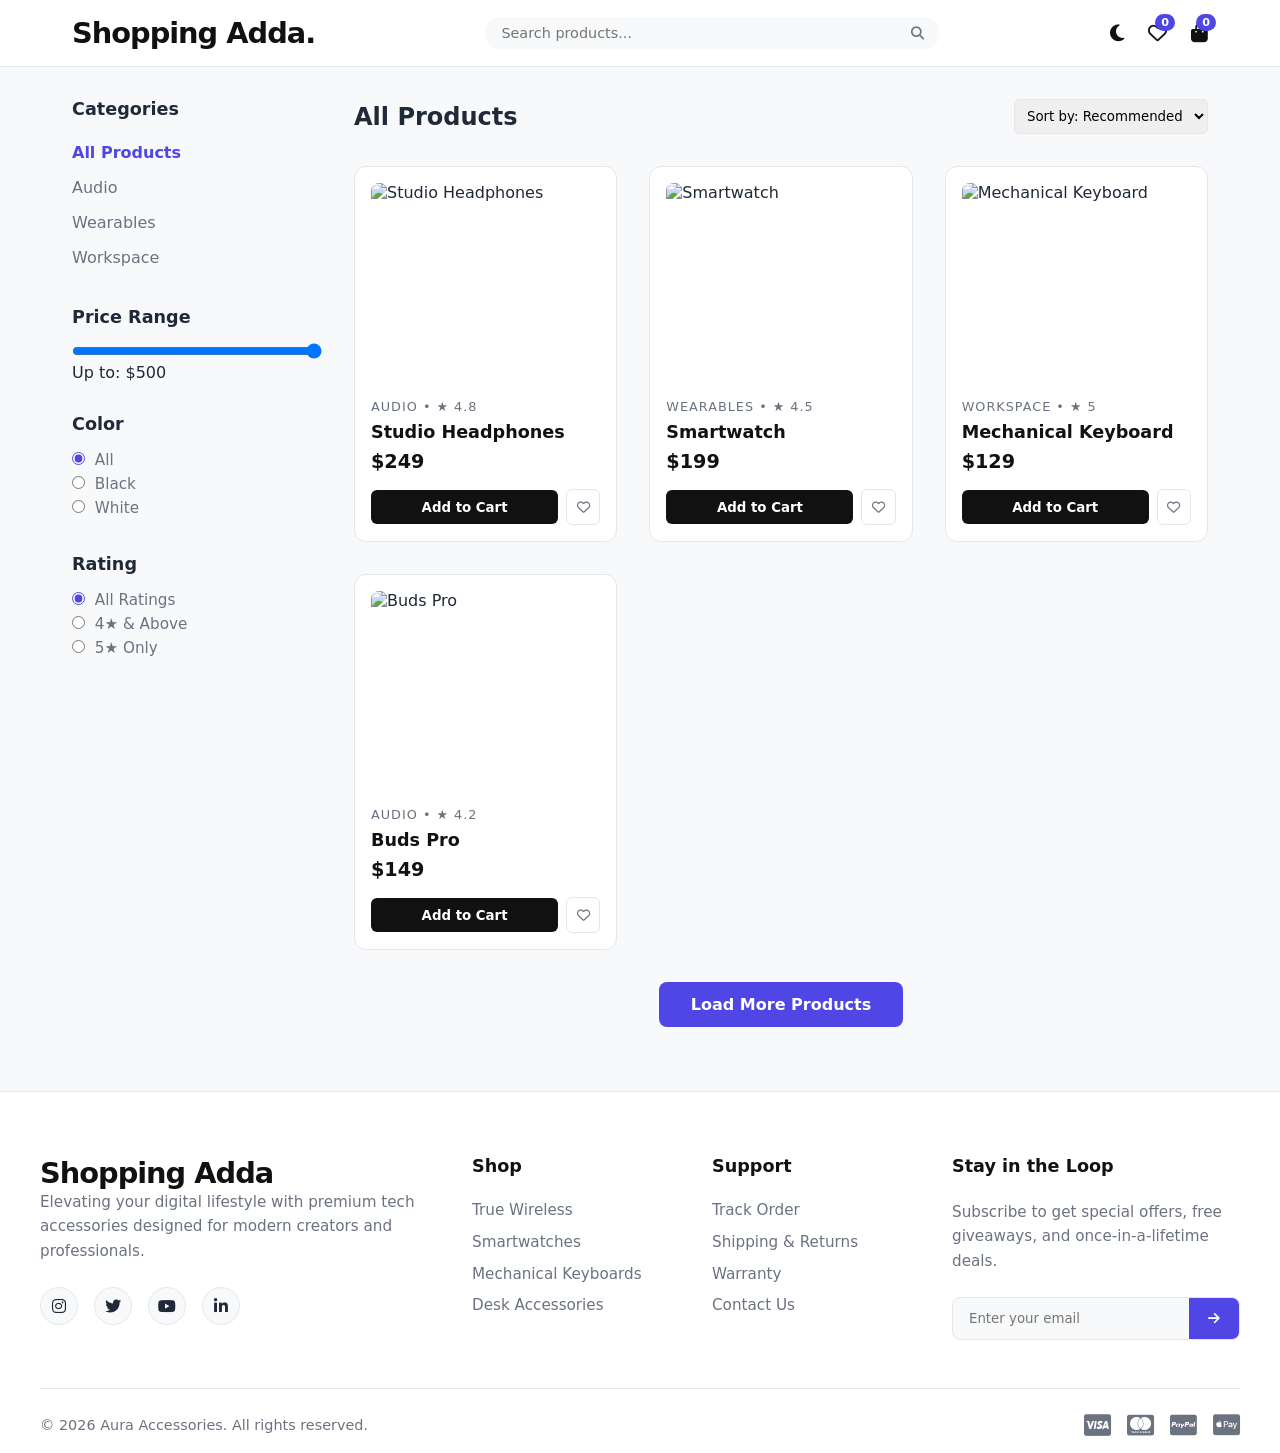
==== index.html @ 70dbe66b "Add files via upload" ====
<!doctype html>
<html lang="en">
  <head>
    <meta charset="UTF-8" />
    <meta name="viewport" content="width=device-width, initial-scale=1.0" />
    <title>Shopping Adda</title>
    <link rel="stylesheet" href="style.css" />
    
    <link
      rel="stylesheet"
      href="https://cdnjs.cloudflare.com/ajax/libs/font-awesome/6.4.0/css/all.min.css"
    />
  </head>
  <body>
    <!-- Navbar -->
    <nav class="navbar">
      <div class="nav-container">
        <h1 class="logo">Shopping Adda.</h1>
        <div class="search-bar">
          <input
            type="text"
            id="search-input"
            placeholder="Search products..."
          />
          <button id="search-btn"><i class="fas fa-search"></i></button>
        </div>
        <div class="nav-icons">
          <div class="icon-btn" id="theme-toggle">
            <i class="fas fa-moon"></i>
          </div>
          <div class="icon-btn" id="wishlist-btn">
            <i class="far fa-heart"></i>
            <span class="badge" id="wishlist-count">0</span>
          </div>
          <div class="icon-btn" id="cart-btn">
            <i class="fas fa-shopping-bag"></i>
            <span class="badge" id="cart-count">0</span>
          </div>
        </div>
      </div>
    </nav>

    <!-- Main Layout -->
    <main class="main-content">
      <!-- Sidebar Filters -->
      <aside class="sidebar">
        <h3>Categories</h3>
        <ul id="category-list" class="filter-list">
          <li class="active" data-category="All">All Products</li>
          <li data-category="Audio">Audio</li>
          <li data-category="Wearables">Wearables</li>
          <li data-category="Workspace">Workspace</li>
        </ul>

        <h3 class="mt-2">Price Range</h3>
        <div class="price-filter">
          <input type="range" id="price-range" min="0" max="500" value="500" />
          <p>Up to: $<span id="price-value">500</span></p>
        </div>

        
        <h3 class="mt-2">Color</h3>
        <div class="color-filters" id="color-filters">
          <label
            ><input type="radio" name="color" value="All" checked /> All</label
          ><br />
          <label><input type="radio" name="color" value="Black" /> Black</label
          ><br />
          <label><input type="radio" name="color" value="White" /> White</label>
        </div>

        <h3 class="mt-2">Rating</h3>
        <div class="rating-filters" id="rating-filters">
          <label
            ><input type="radio" name="rating" value="0" checked /> All
            Ratings</label
          ><br />
          <label
            ><input type="radio" name="rating" value="4" /> 4★ & Above</label
          ><br />
          <label><input type="radio" name="rating" value="5" /> 5★ Only</label>
        </div>
      </aside>

      <!-- Dynamic Product Grid -->
      <section class="product-section">
        <div class="section-header">
          <h2 id="current-category-title">All Products</h2>
          <div class="sort-dropdown">
            <select id="sort-select">
              <option value="default">Sort by: Recommended</option>
              <option value="low-high">Price: Low to High</option>
              <option value="high-low">Price: High to Low</option>
            </select>
          </div>
        </div>
        <div id="product-grid" class="grid">
          
        </div>

        
        <div style="text-align: center; margin-top: 2rem">
          <button
            id="load-more-btn"
            class="checkout-btn"
            style="width: auto; padding: 0.8rem 2rem; display: none"
          >
            Load More Products
          </button>
        </div>
      </section>
    </main>

    <!-- Footer Section -->
    <footer class="footer">
      <div class="footer-container">
        <!-- Brand Info -->
        <div class="footer-col brand-info">
          <h2 class="logo">Shopping Adda</h2>
          <p>
            Elevating your digital lifestyle with premium tech accessories
            designed for modern creators and professionals.
          </p>
          <div class="social-icons">
            <a href="#"><i class="fab fa-instagram"></i></a>
            <a href="#"><i class="fab fa-twitter"></i></a>
            <a href="#"><i class="fab fa-youtube"></i></a>
            <a href="#"><i class="fab fa-linkedin-in"></i></a>
          </div>
        </div>

        <!-- Quick Links -->
        <div class="footer-col">
          <h4>Shop</h4>
          <ul>
            <li><a href="#">True Wireless</a></li>
            <li><a href="#">Smartwatches</a></li>
            <li><a href="#">Mechanical Keyboards</a></li>
            <li><a href="#">Desk Accessories</a></li>
          </ul>
        </div>

        <!-- Customer Service -->
        <div class="footer-col">
          <h4>Support</h4>
          <ul>
            <li><a href="#">Track Order</a></li>
            <li><a href="#">Shipping & Returns</a></li>
            <li><a href="#">Warranty</a></li>
            <li><a href="#">Contact Us</a></li>
          </ul>
        </div>

        <!-- Newsletter -->
        <div class="footer-col newsletter">
          <h4>Stay in the Loop</h4>
          <p>
            Subscribe to get special offers, free giveaways, and
            once-in-a-lifetime deals.
          </p>
          <div class="newsletter-form">
            <input
              type="email"
              id="newsletter-email"
              placeholder="Enter your email"
            />
            <button id="subscribe-btn">
              <i class="fas fa-arrow-right"></i>
            </button>
          </div>
        </div>
      </div>

      <div class="footer-bottom">
        <p>&copy; 2026 Aura Accessories. All rights reserved.</p>
        <div class="payment-icons">
          <i class="fab fa-cc-visa"></i>
          <i class="fab fa-cc-mastercard"></i>
          <i class="fab fa-cc-paypal"></i>
          <i class="fab fa-cc-apple-pay"></i>
        </div>
      </div>
    </footer>

    <!-- Cart Overlay -->
    <div class="overlay" id="cart-overlay">
      <div class="cart-drawer">
        <div class="drawer-header">
          <h2>Your Cart</h2>
          <button class="close-btn" id="close-cart">
            <i class="fas fa-times"></i>
          </button>
        </div>
        <div class="drawer-content" id="cart-items">
          <!-- Cart items injected via JS -->
        </div>

        <div class="drawer-footer">
          <!-- Promo Code Section -->
          <div style="display: flex; gap: 10px; margin-bottom: 15px">
            <input
              type="text"
              id="promo-input"
              placeholder="Promo Code (RAKHI20)"
              style="
                flex: 1;
                padding: 0.5rem;
                border: 1px solid var(--border);
                border-radius: 5px;
              "
            />
            <button
              class="btn-add"
              id="apply-promo"
              style="flex: 0; padding: 0.5rem 1rem"
            >
              Apply
            </button>
          </div>
          <!-- Price Breakdown -->
          <div
            style="
              display: flex;
              justify-content: space-between;
              margin-bottom: 5px;
              color: var(--text-muted);
            "
          >
            <span>Subtotal:</span> <span id="cart-subtotal">$0.00</span>
          </div>
          <div
            style="
              display: flex;
              justify-content: space-between;
              margin-bottom: 10px;
              color: #10b981;
              font-weight: bold;
            "
          >
            <span>Discount:</span> <span id="cart-discount">-$0.00</span>
          </div>
          <div class="total-row">
            <span>Total:</span> <span id="cart-total">$0.00</span>
          </div>
          <button class="checkout-btn" id="checkout-btn">
            Proceed to Checkout
          </button>
        </div>
      </div>
    </div>

    <!-- Wishlist Modal -->
    <div class="modal-backdrop" id="wishlist-modal">
      <div class="modal">
        <div class="modal-header">
          <h2>Wishlist</h2>
          <button class="close-btn" id="close-wishlist">
            <i class="fas fa-times"></i>
          </button>
        </div>
        <div class="modal-body" id="wishlist-items">
          <!-- Wishlist items injected via JS -->
        </div>
      </div>
    </div>

    <!-- Product Details Modal -->
    <div class="modal-backdrop" id="product-details-modal">
      <div class="modal large-modal">
        <button class="close-btn" id="close-details">
          <i class="fas fa-times"></i>
        </button>
        <div class="modal-body" id="product-details-content">
          <!-- Details injected via JS -->
        </div>
      </div>
    </div>
    <!-- Toast Notifications Container -->
    <div id="toast-container" class="toast-container"></div>

    
    <div class="modal-backdrop" id="promo-popup">
      <div class="modal" style="text-align: center; border: 2px solid #e11d48">
        <button class="close-btn" id="close-promo">
          <i class="fas fa-times"></i>
        </button>
        <h2 style="color: #e11d48; margin-bottom: 10px">
          🎉 Happy Rakshabandhan! 🎉
        </h2>
        <p>Gift your sibling the best tech accessories.</p>
        <div
          style="
            background: #fff1f2;
            padding: 15px;
            border-radius: 8px;
            margin: 20px 0;
          "
        >
          <h3 style="margin-bottom: 5px">
            Use Code:
            <span style="color: #e11d48; letter-spacing: 2px">RAKHI20</span>
          </h3>
          <p style="font-size: 0.9rem; color: var(--text-muted)">
            Get Flat 20% OFF on all products.
          </p>
        </div>
        <button class="btn-add" id="apply-promo-btn" style="width: 100%">
          Copy Code & Shop Now
        </button>
      </div>
    </div>

    <!-- Checkout Modal -->
    <div class="modal-backdrop" id="checkout-modal">
      <div class="modal">
        <div class="modal-header">
          <h2>Secure Checkout</h2>
          <button class="close-btn" id="close-checkout">
            <i class="fas fa-times"></i>
          </button>
        </div>

        <!-- Step 1: Address -->
        <div id="checkout-step-1">
          <h3 style="margin-bottom: 15px">Shipping Details</h3>
          <input type="text" placeholder="Full Name" class="form-input" />
          <input type="email" placeholder="Email Address" class="form-input" />
          <textarea
            placeholder="Full Address"
            class="form-input"
            rows="3"
          ></textarea>
          <button
            class="checkout-btn"
            id="next-step-btn"
            style="margin-top: 15px"
          >
            Next: Payment
          </button>
        </div>

        <!-- Step 2: Payment -->
        <div id="checkout-step-2" style="display: none">
          <h3 style="margin-bottom: 15px">Payment Method</h3>
          <label style="display: block; margin-bottom: 10px; cursor: pointer">
            <input type="radio" name="payment" checked /> Cash on Delivery (COD)
          </label>
          <label style="display: block; margin-bottom: 20px; cursor: pointer">
            <input type="radio" name="payment" /> UPI / Card (Mock)
          </label>
          <button
            class="checkout-btn"
            id="place-order-btn"
            style="background: #10b981"
          >
            Place Order
          </button>
          <button
            class="btn-wish"
            id="back-step-btn"
            style="width: 100%; margin-top: 10px; text-align: center"
          >
            Back
          </button>
        </div>
      </div>
    </div>

    <script src="script.js"></script>
  </body>
</html>
---- style.css ----
:root {
    --primary: #111111;
    --secondary: #4f46e5;
    --bg-color: #f8f9fa;
    --surface: #ffffff;
    --text-main: #1f2937;
    --text-muted: #6b7280;
    --border: #e5e7eb;
    --transition: 0.3s ease;
}

* {
    margin: 0;
    padding: 0;
    box-sizing: border-box;
    font-family: 'Segoe UI', system-ui, sans-serif;
}

body {
    background-color: var(--bg-color);
    color: var(--text-main);
    overflow-x: hidden;
}


.mt-2 { margin-top: 2rem; }
img { max-width: 100%; height: auto; }

/* --- Navbar --- */
.navbar {
    background: var(--surface);
    border-bottom: 1px solid var(--border);
    position: sticky;
    top: 0;
    z-index: 100;
}

.nav-container {
    max-width: 1200px;
    margin: 0 auto;
    padding: 1rem 2rem;
    display: flex;
    justify-content: space-between;
    align-items: center;
}

.logo {
    font-weight: 800;
    font-size: 1.8rem;
    letter-spacing: -1px;
    color: var(--primary);
}

.search-bar {
    display: flex;
    background: var(--bg-color);
    border-radius: 20px;
    padding: 0.5rem 1rem;
    width: 40%;
}

.search-bar input {
    border: none;
    background: transparent;
    width: 100%;
    outline: none;
    font-size: 0.9rem;
}

.search-bar button {
    background: transparent;
    border: none;
    cursor: pointer;
    color: var(--text-muted);
}

.nav-icons {
    display: flex;
    gap: 1.5rem;
}

.icon-btn {
    position: relative;
    cursor: pointer;
    font-size: 1.2rem;
    color: var(--primary);
    transition: var(--transition);
}

.icon-btn:hover { color: var(--secondary); }

.badge {
    position: absolute;
    top: -8px;
    right: -8px;
    background: var(--secondary);
    color: white;
    font-size: 0.7rem;
    padding: 2px 6px;
    border-radius: 10px;
    font-weight: bold;
}

/* --- Layout --- */
.main-content {
    max-width: 1200px;
    margin: 2rem auto;
    padding: 0 2rem;
    display: grid;
    grid-template-columns: 250px 1fr;
    gap: 2rem;
}

/* --- Sidebar --- */
.sidebar h3 {
    margin-bottom: 1rem;
    font-size: 1.1rem;
}

.filter-list {
    list-style: none;
}

.filter-list li {
    padding: 0.5rem 0;
    color: var(--text-muted);
    cursor: pointer;
    transition: var(--transition);
}

.filter-list li:hover, .filter-list li.active {
    color: var(--secondary);
    font-weight: 600;
}

.price-filter input { width: 100%; cursor: pointer; }

/* --- Product Grid --- */
.section-header {
    display: flex;
    justify-content: space-between;
    align-items: center;
    margin-bottom: 2rem;
}

#sort-select {
    padding: 0.5rem;
    border: 1px solid var(--border);
    border-radius: 5px;
    outline: none;
}

.grid {
    display: grid;
    grid-template-columns: repeat(auto-fill, minmax(240px, 1fr));
    gap: 2rem;
}

/* --- Product Card --- */
.product-card {
    background: var(--surface);
    border-radius: 12px;
    padding: 1rem;
    border: 1px solid var(--border);
    transition: var(--transition);
    position: relative;
    display: flex;
    flex-direction: column;
}

.product-card:hover {
    transform: translateY(-5px);
    box-shadow: 0 10px 20px rgba(0,0,0,0.05);
}

.product-image {
    width: 100%;
    height: 200px;
    object-fit: cover;
    border-radius: 8px;
    cursor: pointer;
}

.product-info {
    padding: 1rem 0 0;
    flex-grow: 1;
    display: flex;
    flex-direction: column;
}

.product-category {
    font-size: 0.8rem;
    color: var(--text-muted);
    text-transform: uppercase;
    letter-spacing: 1px;
}

.product-title {
    font-size: 1.1rem;
    margin: 0.5rem 0;
    color: var(--primary);
    cursor: pointer;
}

.product-price {
    font-size: 1.2rem;
    font-weight: 700;
    color: var(--primary);
    margin-top: auto;
}

.card-actions {
    display: flex;
    justify-content: space-between;
    align-items: center;
    margin-top: 1rem;
}

.btn-add {
    background: var(--primary);
    color: white;
    border: none;
    padding: 0.6rem 1.2rem;
    border-radius: 6px;
    cursor: pointer;
    font-weight: 600;
    transition: var(--transition);
    flex-grow: 1;
    margin-right: 0.5rem;
}

.btn-add:hover { background: var(--secondary); }

.btn-wish {
    background: transparent;
    border: 1px solid var(--border);
    padding: 0.6rem;
    border-radius: 6px;
    cursor: pointer;
    color: var(--text-muted);
    transition: var(--transition);
}

.btn-wish.active {
    color: #ef4444;
    border-color: #ef4444;
}

/* --- Cart Drawer Overlay --- */
.overlay {
    position: fixed;
    top: 0; left: 0; width: 100%; height: 100%;
    background: rgba(0,0,0,0.5);
    opacity: 0;
    visibility: hidden;
    transition: var(--transition);
    z-index: 1000;
}

.overlay.active { opacity: 1; visibility: visible; }

.cart-drawer {
    position: absolute;
    top: 0; right: -400px;
    width: 400px; height: 100%;
    background: var(--surface);
    transition: 0.4s ease;
    display: flex;
    flex-direction: column;
}

.overlay.active .cart-drawer { right: 0; }

.drawer-header {
    padding: 1.5rem;
    border-bottom: 1px solid var(--border);
    display: flex;
    justify-content: space-between;
    align-items: center;
}

.close-btn {
    background: transparent;
    border: none;
    font-size: 1.5rem;
    cursor: pointer;
    color: var(--text-muted);
}

.drawer-content {
    padding: 1.5rem;
    flex-grow: 1;
    overflow-y: auto;
}

.cart-item {
    display: flex;
    gap: 1rem;
    margin-bottom: 1.5rem;
    padding-bottom: 1.5rem;
    border-bottom: 1px solid var(--border);
}

.cart-item img { width: 80px; height: 80px; object-fit: cover; border-radius: 8px; }

.cart-item-details { flex-grow: 1; }
.cart-item-title { font-weight: 600; font-size: 1rem; }
.cart-item-price { color: var(--secondary); font-weight: bold; margin: 0.3rem 0; }

.qty-controls {
    display: flex;
    align-items: center;
    gap: 0.5rem;
}

.qty-btn {
    width: 25px; height: 25px;
    border: 1px solid var(--border);
    background: var(--bg-color);
    cursor: pointer;
    border-radius: 4px;
}

.remove-btn { color: #ef4444; font-size: 0.9rem; cursor: pointer; border:none; background:none; margin-top: 0.5rem; }

.drawer-footer { padding: 1.5rem; border-top: 1px solid var(--border); }
.total-row { display: flex; justify-content: space-between; font-size: 1.2rem; font-weight: bold; margin-bottom: 1rem; }
.checkout-btn { width: 100%; padding: 1rem; background: var(--secondary); color: white; border: none; border-radius: 8px; font-size: 1rem; font-weight: bold; cursor: pointer; transition: var(--transition);}
.checkout-btn:hover { background: #3730a3; }

/* --- Modals (Wishlist & Details) --- */
.modal-backdrop {
    position: fixed; top: 0; left: 0; width: 100%; height: 100%;
    background: rgba(0,0,0,0.6);
    display: flex; justify-content: center; align-items: center;
    opacity: 0; visibility: hidden; transition: var(--transition); z-index: 1000;
}
.modal-backdrop.active { opacity: 1; visibility: visible; }
.modal { background: var(--surface); width: 90%; max-width: 500px; border-radius: 12px; padding: 2rem; position: relative; max-height: 80vh; overflow-y: auto;}
.large-modal { max-width: 800px; }
.modal-header { display: flex; justify-content: space-between; margin-bottom: 1.5rem; }

/* Product Details View */
.details-grid { display: grid; grid-template-columns: 1fr 1fr; gap: 2rem; }
.details-img { width: 100%; border-radius: 12px; object-fit: cover; }
.details-info h2 { font-size: 1.8rem; margin-bottom: 0.5rem; }
.details-price { font-size: 1.5rem; color: var(--secondary); font-weight: bold; margin-bottom: 1rem; }
.details-desc { color: var(--text-muted); line-height: 1.6; margin-bottom: 2rem; }

/* --- Responsive --- */
/* @media (max-width: 768px) {
    .main-content { grid-template-columns: 1fr; }
    .search-bar { width: auto; flex-grow: 1; margin: 0 1rem; }
    .cart-drawer { width: 100%; right: -100%; }
    .details-grid { grid-template-columns: 1fr; }
} */

/* --- Responsive (Mobile View Fixes) --- */
@media (max-width: 768px) {
    /* Main Layout */
    .main-content { 
        grid-template-columns: 1fr; 
        padding: 0 1rem;
    }
    
    
    .nav-container {
        flex-wrap: wrap; 
        gap: 1rem; 
        padding: 1rem;
    }
    
    .logo {
        font-size: 1.5rem; 
    }

   
    .search-bar { 
        width: 100%; 
        margin: 0; 
        order: 3; 
        padding: 0.8rem 1rem;
    }

    
    .cart-drawer { 
        width: 100%; 
        right: -100%; 
    }
    
    
    .details-grid { 
        grid-template-columns: 1fr; 
    }
    .modal {
        width: 95%;
        padding: 1.5rem;
    }
}


/* --- Toast Notifications --- */
.toast-container {
    position: fixed;
    bottom: 20px;
    right: 20px;
    display: flex;
    flex-direction: column;
    gap: 12px;
    z-index: 9999;
}

.toast {
    background: var(--surface);
    color: var(--text-main);
    padding: 12px 20px;
    border-radius: 8px;
    box-shadow: 0 4px 12px rgba(0,0,0,0.15);
    border-left: 4px solid var(--secondary);
    display: flex;
    align-items: center;
    gap: 12px;
    font-weight: 500;
    min-width: 250px;
    transform: translateX(120%);
    animation: slideIn 0.3s forwards ease-out;
}


.toast.success { border-left-color: #10b981; }
.toast.error { border-left-color: #ef4444; }

.toast.fade-out {
    animation: slideOut 0.3s forwards ease-in;
}

/* Animations */
@keyframes slideIn {
    to { transform: translateX(0); }
}

@keyframes slideOut {
    to { transform: translateX(120%); opacity: 0; }
}



.skeleton-card {
    background: var(--surface);
    border-radius: 12px;
    padding: 1rem;
    border: 1px solid var(--border);
    height: 350px;
}
.skeleton-img, .skeleton-text, .skeleton-btn {
    background: #e2e8f0;
    background: linear-gradient(110deg, #ececec 8%, #f5f5f5 18%, #ececec 33%);
    background-size: 200% 100%;
    animation: 1.5s shimmer linear infinite;
    border-radius: 8px;
}
.skeleton-img { width: 100%; height: 200px; margin-bottom: 1rem; }
.skeleton-text { height: 20px; margin-bottom: 0.5rem; width: 80%; }
.skeleton-text.short { width: 40%; }
.skeleton-btn { height: 40px; width: 100%; margin-top: 1rem; }

@keyframes shimmer {
    to { background-position-x: -200%; }
}


.zoom-container {
    overflow: hidden;
    border-radius: 12px;
    cursor: zoom-in;
}
.zoom-img {
    width: 100%;
    height: 100%;
    object-fit: cover;
    transition: transform 0.1s ease; 
}


.sidebar label { cursor: pointer; color: var(--text-muted); font-size: 0.95rem; display: inline-block; margin-bottom: 5px; }
.sidebar input[type="radio"] { accent-color: var(--secondary); margin-right: 5px; }



body.dark-mode {
    --primary: #f9fafb;
    --secondary: #6366f1;
    --bg-color: #0f172a;
    --surface: #1e293b;
    --text-main: #f3f4f6;
    --text-muted: #94a3b8;
    --border: #334155;
}

body.dark-mode .logo { color: #ffffff; }


.form-input {
    width: 100%; padding: 10px; margin-bottom: 10px;
    border: 1px solid var(--border); border-radius: 6px;
    background: var(--bg-color); color: var(--text-main); font-family: inherit;
}


.img-wrapper {
    position: relative; width: 100%; height: 200px;
    border-radius: 8px; overflow: hidden;
}
.product-image.primary-img { position: absolute; top: 0; left: 0; width: 100%; height: 100%; z-index: 2; transition: opacity 0.3s ease; }
.product-image.secondary-img { position: absolute; top: 0; left: 0; width: 100%; height: 100%; z-index: 1; }
.img-wrapper:hover .primary-img { opacity: 0; }


.confetti {
    position: fixed; width: 10px; height: 10px;
    background-color: #f00; z-index: 10000;
    animation: fall 3s linear forwards;
}
@keyframes fall {
    to { transform: translateY(100vh) rotate(720deg); opacity: 0; }
}



.footer {
    background-color: var(--surface);
    border-top: 1px solid var(--border);
    padding: 4rem 2rem 1rem;
    margin-top: 4rem;
}

.footer-container {
    max-width: 1200px;
    margin: 0 auto;
    display: grid;
    grid-template-columns: 2fr 1fr 1fr 1.5fr;
    gap: 3rem;
    border-bottom: 1px solid var(--border);
    padding-bottom: 3rem;
}

.footer-col h4 {
    color: var(--primary);
    font-size: 1.1rem;
    margin-bottom: 1.5rem;
    font-weight: 600;
}

.footer-col p {
    color: var(--text-muted);
    font-size: 0.95rem;
    line-height: 1.6;
    margin-bottom: 1.5rem;
}

.footer-col ul {
    list-style: none;
}

.footer-col ul li {
    margin-bottom: 0.8rem;
}

.footer-col ul li a {
    color: var(--text-muted);
    text-decoration: none;
    transition: var(--transition);
    font-size: 0.95rem;
}

.footer-col ul li a:hover {
    color: var(--secondary);
    padding-left: 5px; 
}

/* Social Icons */
.social-icons {
    display: flex;
    gap: 1rem;
}

.social-icons a {
    display: flex;
    align-items: center;
    justify-content: center;
    width: 38px;
    height: 38px;
    background: var(--bg-color);
    color: var(--text-main);
    border-radius: 50%;
    text-decoration: none;
    transition: var(--transition);
    border: 1px solid var(--border);
}

.social-icons a:hover {
    background: var(--secondary);
    color: white;
    border-color: var(--secondary);
    transform: translateY(-3px);
}


.newsletter-form {
    display: flex;
    align-items: center;
    background: var(--bg-color);
    border: 1px solid var(--border);
    border-radius: 8px;
    overflow: hidden;
}

.newsletter-form input {
    flex: 1;
    padding: 0.8rem 1rem;
    border: none;
    background: transparent;
    outline: none;
    color: var(--text-main);
}

.newsletter-form button {
    background: var(--secondary);
    color: white;
    border: none;
    padding: 0.8rem 1.2rem;
    cursor: pointer;
    transition: var(--transition);
}

.newsletter-form button:hover {
    background: #3730a3;
}


.footer-bottom {
    max-width: 1200px;
    margin: 0 auto;
    padding-top: 1.5rem;
    display: flex;
    justify-content: space-between;
    align-items: center;
    color: var(--text-muted);
    font-size: 0.9rem;
}

.payment-icons {
    display: flex;
    gap: 1rem;
    font-size: 1.5rem;
    color: var(--text-muted);
}


@media (max-width: 992px) {
    .footer-container {
        grid-template-columns: 1fr 1fr;
    }
}

@media (max-width: 576px) {
    .footer-container {
        grid-template-columns: 1fr;
        gap: 2rem;
    }
    .footer-bottom {
        flex-direction: column;
        gap: 1rem;
        text-align: center;
    }
}
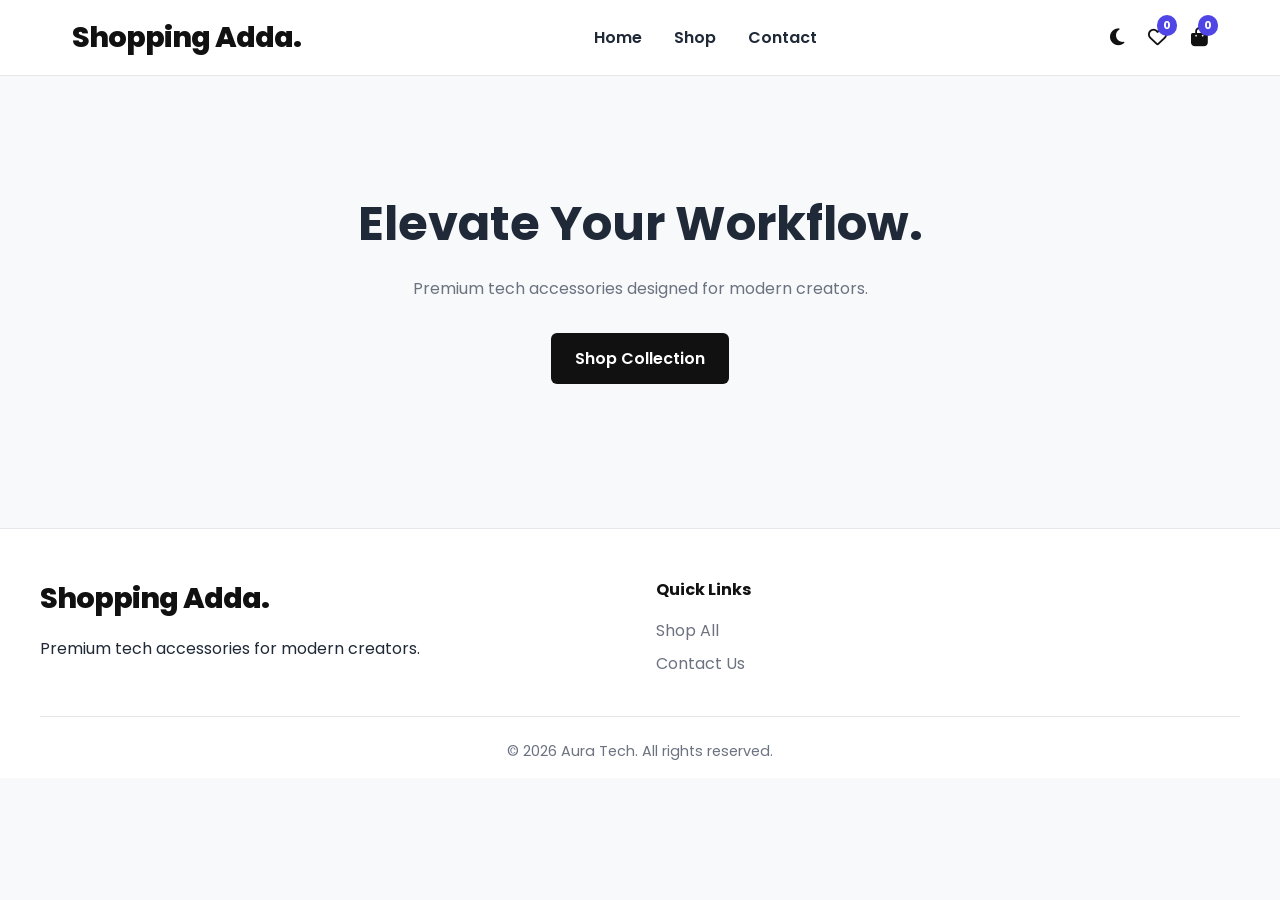
==== commit da3d7c8e: "Add files via upload" ====
--- a/index.html
+++ b/index.html
@@ -1,371 +1,21 @@
-<!doctype html>
+<!DOCTYPE html>
 <html lang="en">
-  <head>
-    <meta charset="UTF-8" />
-    <meta name="viewport" content="width=device-width, initial-scale=1.0" />
-    <title>Shopping Adda</title>
-    <link rel="stylesheet" href="style.css" />
+<head>
+    <meta charset="UTF-8">
+    <title>Shopping Adda | Home</title>
+    <link rel="stylesheet" href="style.css">
+    <link rel="stylesheet" href="https://cdnjs.cloudflare.com/ajax/libs/font-awesome/6.4.0/css/all.min.css">
+</head>
+<body>
+    <div id="navbar-placeholder"></div>
     
-    <link
-      rel="stylesheet"
-      href="https://cdnjs.cloudflare.com/ajax/libs/font-awesome/6.4.0/css/all.min.css"
-    />
-  </head>
-  <body>
-    <!-- Navbar -->
-    <nav class="navbar">
-      <div class="nav-container">
-        <h1 class="logo">Shopping Adda.</h1>
-        <div class="search-bar">
-          <input
-            type="text"
-            id="search-input"
-            placeholder="Search products..."
-          />
-          <button id="search-btn"><i class="fas fa-search"></i></button>
-        </div>
-        <div class="nav-icons">
-          <div class="icon-btn" id="theme-toggle">
-            <i class="fas fa-moon"></i>
-          </div>
-          <div class="icon-btn" id="wishlist-btn">
-            <i class="far fa-heart"></i>
-            <span class="badge" id="wishlist-count">0</span>
-          </div>
-          <div class="icon-btn" id="cart-btn">
-            <i class="fas fa-shopping-bag"></i>
-            <span class="badge" id="cart-count">0</span>
-          </div>
-        </div>
-      </div>
-    </nav>
-
-    <!-- Main Layout -->
-    <main class="main-content">
-      <!-- Sidebar Filters -->
-      <aside class="sidebar">
-        <h3>Categories</h3>
-        <ul id="category-list" class="filter-list">
-          <li class="active" data-category="All">All Products</li>
-          <li data-category="Audio">Audio</li>
-          <li data-category="Wearables">Wearables</li>
-          <li data-category="Workspace">Workspace</li>
-        </ul>
-
-        <h3 class="mt-2">Price Range</h3>
-        <div class="price-filter">
-          <input type="range" id="price-range" min="0" max="500" value="500" />
-          <p>Up to: $<span id="price-value">500</span></p>
-        </div>
-
-        
-        <h3 class="mt-2">Color</h3>
-        <div class="color-filters" id="color-filters">
-          <label
-            ><input type="radio" name="color" value="All" checked /> All</label
-          ><br />
-          <label><input type="radio" name="color" value="Black" /> Black</label
-          ><br />
-          <label><input type="radio" name="color" value="White" /> White</label>
-        </div>
-
-        <h3 class="mt-2">Rating</h3>
-        <div class="rating-filters" id="rating-filters">
-          <label
-            ><input type="radio" name="rating" value="0" checked /> All
-            Ratings</label
-          ><br />
-          <label
-            ><input type="radio" name="rating" value="4" /> 4★ & Above</label
-          ><br />
-          <label><input type="radio" name="rating" value="5" /> 5★ Only</label>
-        </div>
-      </aside>
-
-      <!-- Dynamic Product Grid -->
-      <section class="product-section">
-        <div class="section-header">
-          <h2 id="current-category-title">All Products</h2>
-          <div class="sort-dropdown">
-            <select id="sort-select">
-              <option value="default">Sort by: Recommended</option>
-              <option value="low-high">Price: Low to High</option>
-              <option value="high-low">Price: High to Low</option>
-            </select>
-          </div>
-        </div>
-        <div id="product-grid" class="grid">
-          
-        </div>
-
-        
-        <div style="text-align: center; margin-top: 2rem">
-          <button
-            id="load-more-btn"
-            class="checkout-btn"
-            style="width: auto; padding: 0.8rem 2rem; display: none"
-          >
-            Load More Products
-          </button>
-        </div>
-      </section>
-    </main>
-
-    <!-- Footer Section -->
-    <footer class="footer">
-      <div class="footer-container">
-        <!-- Brand Info -->
-        <div class="footer-col brand-info">
-          <h2 class="logo">Shopping Adda</h2>
-          <p>
-            Elevating your digital lifestyle with premium tech accessories
-            designed for modern creators and professionals.
-          </p>
-          <div class="social-icons">
-            <a href="#"><i class="fab fa-instagram"></i></a>
-            <a href="#"><i class="fab fa-twitter"></i></a>
-            <a href="#"><i class="fab fa-youtube"></i></a>
-            <a href="#"><i class="fab fa-linkedin-in"></i></a>
-          </div>
-        </div>
-
-        <!-- Quick Links -->
-        <div class="footer-col">
-          <h4>Shop</h4>
-          <ul>
-            <li><a href="#">True Wireless</a></li>
-            <li><a href="#">Smartwatches</a></li>
-            <li><a href="#">Mechanical Keyboards</a></li>
-            <li><a href="#">Desk Accessories</a></li>
-          </ul>
-        </div>
-
-        <!-- Customer Service -->
-        <div class="footer-col">
-          <h4>Support</h4>
-          <ul>
-            <li><a href="#">Track Order</a></li>
-            <li><a href="#">Shipping & Returns</a></li>
-            <li><a href="#">Warranty</a></li>
-            <li><a href="#">Contact Us</a></li>
-          </ul>
-        </div>
-
-        <!-- Newsletter -->
-        <div class="footer-col newsletter">
-          <h4>Stay in the Loop</h4>
-          <p>
-            Subscribe to get special offers, free giveaways, and
-            once-in-a-lifetime deals.
-          </p>
-          <div class="newsletter-form">
-            <input
-              type="email"
-              id="newsletter-email"
-              placeholder="Enter your email"
-            />
-            <button id="subscribe-btn">
-              <i class="fas fa-arrow-right"></i>
-            </button>
-          </div>
-        </div>
-      </div>
-
-      <div class="footer-bottom">
-        <p>&copy; 2026 Aura Accessories. All rights reserved.</p>
-        <div class="payment-icons">
-          <i class="fab fa-cc-visa"></i>
-          <i class="fab fa-cc-mastercard"></i>
-          <i class="fab fa-cc-paypal"></i>
-          <i class="fab fa-cc-apple-pay"></i>
-        </div>
-      </div>
-    </footer>
-
-    <!-- Cart Overlay -->
-    <div class="overlay" id="cart-overlay">
-      <div class="cart-drawer">
-        <div class="drawer-header">
-          <h2>Your Cart</h2>
-          <button class="close-btn" id="close-cart">
-            <i class="fas fa-times"></i>
-          </button>
-        </div>
-        <div class="drawer-content" id="cart-items">
-          <!-- Cart items injected via JS -->
-        </div>
-
-        <div class="drawer-footer">
-          <!-- Promo Code Section -->
-          <div style="display: flex; gap: 10px; margin-bottom: 15px">
-            <input
-              type="text"
-              id="promo-input"
-              placeholder="Promo Code (RAKHI20)"
-              style="
-                flex: 1;
-                padding: 0.5rem;
-                border: 1px solid var(--border);
-                border-radius: 5px;
-              "
-            />
-            <button
-              class="btn-add"
-              id="apply-promo"
-              style="flex: 0; padding: 0.5rem 1rem"
-            >
-              Apply
-            </button>
-          </div>
-          <!-- Price Breakdown -->
-          <div
-            style="
-              display: flex;
-              justify-content: space-between;
-              margin-bottom: 5px;
-              color: var(--text-muted);
-            "
-          >
-            <span>Subtotal:</span> <span id="cart-subtotal">$0.00</span>
-          </div>
-          <div
-            style="
-              display: flex;
-              justify-content: space-between;
-              margin-bottom: 10px;
-              color: #10b981;
-              font-weight: bold;
-            "
-          >
-            <span>Discount:</span> <span id="cart-discount">-$0.00</span>
-          </div>
-          <div class="total-row">
-            <span>Total:</span> <span id="cart-total">$0.00</span>
-          </div>
-          <button class="checkout-btn" id="checkout-btn">
-            Proceed to Checkout
-          </button>
-        </div>
-      </div>
+    <div class="container" style="text-align: center; padding: 5rem 0;">
+        <h1 style="font-size: 3rem; margin-bottom: 1rem;">Elevate Your Workflow.</h1>
+        <p style="color: var(--text-muted); margin-bottom: 2rem;">Premium tech accessories designed for modern creators.</p>
+        <a href="shop.html" class="btn">Shop Collection</a>
     </div>
 
-    <!-- Wishlist Modal -->
-    <div class="modal-backdrop" id="wishlist-modal">
-      <div class="modal">
-        <div class="modal-header">
-          <h2>Wishlist</h2>
-          <button class="close-btn" id="close-wishlist">
-            <i class="fas fa-times"></i>
-          </button>
-        </div>
-        <div class="modal-body" id="wishlist-items">
-          <!-- Wishlist items injected via JS -->
-        </div>
-      </div>
-    </div>
-
-    <!-- Product Details Modal -->
-    <div class="modal-backdrop" id="product-details-modal">
-      <div class="modal large-modal">
-        <button class="close-btn" id="close-details">
-          <i class="fas fa-times"></i>
-        </button>
-        <div class="modal-body" id="product-details-content">
-          <!-- Details injected via JS -->
-        </div>
-      </div>
-    </div>
-    <!-- Toast Notifications Container -->
-    <div id="toast-container" class="toast-container"></div>
-
-    
-    <div class="modal-backdrop" id="promo-popup">
-      <div class="modal" style="text-align: center; border: 2px solid #e11d48">
-        <button class="close-btn" id="close-promo">
-          <i class="fas fa-times"></i>
-        </button>
-        <h2 style="color: #e11d48; margin-bottom: 10px">
-          🎉 Happy Rakshabandhan! 🎉
-        </h2>
-        <p>Gift your sibling the best tech accessories.</p>
-        <div
-          style="
-            background: #fff1f2;
-            padding: 15px;
-            border-radius: 8px;
-            margin: 20px 0;
-          "
-        >
-          <h3 style="margin-bottom: 5px">
-            Use Code:
-            <span style="color: #e11d48; letter-spacing: 2px">RAKHI20</span>
-          </h3>
-          <p style="font-size: 0.9rem; color: var(--text-muted)">
-            Get Flat 20% OFF on all products.
-          </p>
-        </div>
-        <button class="btn-add" id="apply-promo-btn" style="width: 100%">
-          Copy Code & Shop Now
-        </button>
-      </div>
-    </div>
-
-    <!-- Checkout Modal -->
-    <div class="modal-backdrop" id="checkout-modal">
-      <div class="modal">
-        <div class="modal-header">
-          <h2>Secure Checkout</h2>
-          <button class="close-btn" id="close-checkout">
-            <i class="fas fa-times"></i>
-          </button>
-        </div>
-
-        <!-- Step 1: Address -->
-        <div id="checkout-step-1">
-          <h3 style="margin-bottom: 15px">Shipping Details</h3>
-          <input type="text" placeholder="Full Name" class="form-input" />
-          <input type="email" placeholder="Email Address" class="form-input" />
-          <textarea
-            placeholder="Full Address"
-            class="form-input"
-            rows="3"
-          ></textarea>
-          <button
-            class="checkout-btn"
-            id="next-step-btn"
-            style="margin-top: 15px"
-          >
-            Next: Payment
-          </button>
-        </div>
-
-        <!-- Step 2: Payment -->
-        <div id="checkout-step-2" style="display: none">
-          <h3 style="margin-bottom: 15px">Payment Method</h3>
-          <label style="display: block; margin-bottom: 10px; cursor: pointer">
-            <input type="radio" name="payment" checked /> Cash on Delivery (COD)
-          </label>
-          <label style="display: block; margin-bottom: 20px; cursor: pointer">
-            <input type="radio" name="payment" /> UPI / Card (Mock)
-          </label>
-          <button
-            class="checkout-btn"
-            id="place-order-btn"
-            style="background: #10b981"
-          >
-            Place Order
-          </button>
-          <button
-            class="btn-wish"
-            id="back-step-btn"
-            style="width: 100%; margin-top: 10px; text-align: center"
-          >
-            Back
-          </button>
-        </div>
-      </div>
-    </div>
-
+    <div id="footer-placeholder"></div>
     <script src="script.js"></script>
-  </body>
-</html>
+</body>
+</html>
--- a/style.css
+++ b/style.css
@@ -1,677 +1,378 @@
+@import url("https://fonts.googleapis.com/css2?family=Poppins:wght@300;400;600;800&display=swap");
 
 :root {
-    --primary: #111111;
-    --secondary: #4f46e5;
-    --bg-color: #f8f9fa;
-    --surface: #ffffff;
-    --text-main: #1f2937;
-    --text-muted: #6b7280;
-    --border: #e5e7eb;
-    --transition: 0.3s ease;
+  --primary: #111111;
+  --secondary: #4f46e5;
+  --bg-color: #f8f9fa;
+  --surface: #ffffff;
+  --text-main: #1f2937;
+  --text-muted: #6b7280;
+  --border: #e5e7eb;
+  --transition: 0.3s ease;
+}
+
+body.dark-mode {
+  --primary: #f9fafb;
+  --secondary: #6366f1;
+  --bg-color: #0f172a;
+  --surface: #1e293b;
+  --text-main: #f3f4f6;
+  --text-muted: #94a3b8;
+  --border: #334155;
 }
 
 * {
-    margin: 0;
-    padding: 0;
-    box-sizing: border-box;
-    font-family: 'Segoe UI', system-ui, sans-serif;
-}
-
+  margin: 0;
+  padding: 0;
+  box-sizing: border-box;
+  font-family: "Poppins", sans-serif;
+}
 body {
-    background-color: var(--bg-color);
-    color: var(--text-main);
-    overflow-x: hidden;
-}
-
-
-.mt-2 { margin-top: 2rem; }
-img { max-width: 100%; height: auto; }
-
-/* --- Navbar --- */
+  background-color: var(--bg-color);
+  color: var(--text-main);
+  overflow-x: hidden;
+}
+a {
+  text-decoration: none;
+  color: inherit;
+}
+img {
+  max-width: 100%;
+  height: auto;
+  display: block;
+}
+.btn {
+  background: var(--primary);
+  color: #fff;
+  padding: 0.8rem 1.5rem;
+  border: none;
+  border-radius: 6px;
+  cursor: pointer;
+  font-weight: 600;
+  transition: var(--transition);
+  text-align: center;
+  display: inline-block;
+}
+.btn:hover {
+  background: var(--secondary);
+}
+
+/* Navbar */
 .navbar {
-    background: var(--surface);
-    border-bottom: 1px solid var(--border);
-    position: sticky;
-    top: 0;
-    z-index: 100;
-}
-
+  background: var(--surface);
+  border-bottom: 1px solid var(--border);
+  position: sticky;
+  top: 0;
+  z-index: 100;
+  padding: 1rem 0;
+}
 .nav-container {
-    max-width: 1200px;
-    margin: 0 auto;
-    padding: 1rem 2rem;
-    display: flex;
-    justify-content: space-between;
-    align-items: center;
-}
-
+  max-width: 1200px;
+  margin: 0 auto;
+  padding: 0 2rem;
+  display: flex;
+  justify-content: space-between;
+  align-items: center;
+  flex-wrap: wrap;
+  gap: 1rem;
+}
 .logo {
-    font-weight: 800;
-    font-size: 1.8rem;
-    letter-spacing: -1px;
-    color: var(--primary);
-}
-
+  font-weight: 800;
+  font-size: 1.8rem;
+  letter-spacing: -1px;
+  color: var(--primary);
+}
+.nav-links {
+  display: flex;
+  gap: 2rem;
+  font-weight: 600;
+}
+.nav-links a:hover {
+  color: var(--secondary);
+}
+.nav-icons {
+  display: flex;
+  gap: 1.5rem;
+  align-items: center;
+}
+.icon-btn {
+  position: relative;
+  cursor: pointer;
+  font-size: 1.2rem;
+  color: var(--primary);
+  transition: var(--transition);
+}
+.icon-btn:hover {
+  color: var(--secondary);
+}
+.badge {
+  position: absolute;
+  top: -8px;
+  right: -10px;
+  background: var(--secondary);
+  color: white;
+  font-size: 0.7rem;
+  padding: 2px 6px;
+  border-radius: 10px;
+  font-weight: bold;
+}
+
+/* Layouts */
+.container {
+  max-width: 1200px;
+  margin: 2rem auto;
+  padding: 0 2rem;
+}
+.grid-layout {
+  display: grid;
+  grid-template-columns: 250px 1fr;
+  gap: 2rem;
+}
+.products-grid {
+  display: grid;
+  grid-template-columns: repeat(auto-fill, minmax(240px, 1fr));
+  gap: 2rem;
+}
+
+/* Product Card */
+.product-card {
+  background: var(--surface);
+  border-radius: 12px;
+  padding: 1rem;
+  border: 1px solid var(--border);
+  transition: var(--transition);
+  position: relative;
+  display: flex;
+  flex-direction: column;
+  height: 100%;
+}
+.product-card:hover {
+  transform: translateY(-5px);
+  box-shadow: 0 10px 20px rgba(0, 0, 0, 0.05);
+}
+.img-wrapper {
+  position: relative;
+  width: 100%;
+  height: 200px;
+  border-radius: 8px;
+  overflow: hidden;
+  margin-bottom: 1rem;
+  cursor: pointer;
+}
+.primary-img,
+.secondary-img {
+  position: absolute;
+  top: 0;
+  left: 0;
+  width: 100%;
+  height: 100%;
+  object-fit: cover;
+  transition: opacity 0.3s ease;
+}
+.secondary-img {
+  z-index: 1;
+}
+.primary-img {
+  z-index: 2;
+}
+.img-wrapper:hover .primary-img {
+  opacity: 0;
+}
+.product-category {
+  font-size: 0.8rem;
+  color: var(--text-muted);
+  text-transform: uppercase;
+}
+.product-title {
+  font-size: 1.1rem;
+  margin: 0.5rem 0;
+  color: var(--primary);
+}
+.product-price {
+  font-size: 1.2rem;
+  font-weight: 700;
+  color: var(--primary);
+  margin-top: auto;
+  margin-bottom: 1rem;
+}
+.card-actions {
+  display: flex;
+  justify-content: space-between;
+  gap: 10px;
+}
+.btn-wish {
+  background: transparent;
+  border: 1px solid var(--border);
+  padding: 0.6rem;
+  border-radius: 6px;
+  cursor: pointer;
+  color: var(--text-muted);
+  transition: var(--transition);
+}
+.btn-wish.active {
+  color: #ef4444;
+  border-color: #ef4444;
+}
+
+/* Filters Sidebar */
+.sidebar {
+  background: var(--surface);
+  padding: 1.5rem;
+  border-radius: 12px;
+  border: 1px solid var(--border);
+  height: fit-content;
+}
+.sidebar h3 {
+  margin: 1.5rem 0 1rem;
+  font-size: 1.1rem;
+  border-bottom: 2px solid var(--border);
+  padding-bottom: 0.5rem;
+}
+.sidebar h3:first-child {
+  margin-top: 0;
+}
+.filter-list {
+  list-style: none;
+}
+.filter-list li {
+  padding: 0.5rem 0;
+  color: var(--text-muted);
+  cursor: pointer;
+}
+.filter-list li.active,
+.filter-list li:hover {
+  color: var(--secondary);
+  font-weight: 600;
+}
 .search-bar {
-    display: flex;
-    background: var(--bg-color);
-    border-radius: 20px;
-    padding: 0.5rem 1rem;
-    width: 40%;
-}
-
-.search-bar input {
-    border: none;
-    background: transparent;
-    width: 100%;
-    outline: none;
-    font-size: 0.9rem;
-}
-
-.search-bar button {
-    background: transparent;
-    border: none;
-    cursor: pointer;
-    color: var(--text-muted);
-}
-
-.nav-icons {
-    display: flex;
-    gap: 1.5rem;
-}
-
-.icon-btn {
-    position: relative;
-    cursor: pointer;
-    font-size: 1.2rem;
-    color: var(--primary);
-    transition: var(--transition);
-}
-
-.icon-btn:hover { color: var(--secondary); }
-
-.badge {
-    position: absolute;
-    top: -8px;
-    right: -8px;
-    background: var(--secondary);
-    color: white;
-    font-size: 0.7rem;
-    padding: 2px 6px;
-    border-radius: 10px;
-    font-weight: bold;
-}
-
-/* --- Layout --- */
-.main-content {
-    max-width: 1200px;
-    margin: 2rem auto;
-    padding: 0 2rem;
-    display: grid;
-    grid-template-columns: 250px 1fr;
-    gap: 2rem;
-}
-
-/* --- Sidebar --- */
-.sidebar h3 {
-    margin-bottom: 1rem;
-    font-size: 1.1rem;
-}
-
-.filter-list {
-    list-style: none;
-}
-
-.filter-list li {
-    padding: 0.5rem 0;
-    color: var(--text-muted);
-    cursor: pointer;
-    transition: var(--transition);
-}
-
-.filter-list li:hover, .filter-list li.active {
-    color: var(--secondary);
-    font-weight: 600;
-}
-
-.price-filter input { width: 100%; cursor: pointer; }
-
-/* --- Product Grid --- */
-.section-header {
-    display: flex;
-    justify-content: space-between;
-    align-items: center;
-    margin-bottom: 2rem;
-}
-
-#sort-select {
-    padding: 0.5rem;
-    border: 1px solid var(--border);
-    border-radius: 5px;
-    outline: none;
-}
-
-.grid {
-    display: grid;
-    grid-template-columns: repeat(auto-fill, minmax(240px, 1fr));
-    gap: 2rem;
-}
-
-/* --- Product Card --- */
-.product-card {
-    background: var(--surface);
-    border-radius: 12px;
-    padding: 1rem;
-    border: 1px solid var(--border);
-    transition: var(--transition);
-    position: relative;
-    display: flex;
+  width: 100%;
+  padding: 0.8rem;
+  border: 1px solid var(--border);
+  border-radius: 6px;
+  background: var(--bg-color);
+  color: var(--text-main);
+  margin-bottom: 1rem;
+  outline: none;
+}
+
+/* Cart & Wishlist Pages */
+.cart-item {
+  display: flex;
+  align-items: center;
+  gap: 1.5rem;
+  background: var(--surface);
+  padding: 1rem;
+  border-radius: 12px;
+  margin-bottom: 1rem;
+  border: 1px solid var(--border);
+}
+.cart-item img {
+  width: 100px;
+  height: 100px;
+  object-fit: cover;
+  border-radius: 8px;
+}
+.cart-details {
+  flex: 1;
+}
+.qty-controls {
+  display: flex;
+  align-items: center;
+  gap: 1rem;
+  margin-top: 0.5rem;
+}
+.qty-btn {
+  padding: 5px 12px;
+  border: 1px solid var(--border);
+  background: var(--bg-color);
+  cursor: pointer;
+  border-radius: 4px;
+  color: var(--text-main);
+}
+.remove-btn {
+  color: #ef4444;
+  cursor: pointer;
+  font-weight: 600;
+  border: none;
+  background: none;
+}
+
+/* Footer */
+.footer {
+  background: var(--surface);
+  border-top: 1px solid var(--border);
+  padding: 3rem 2rem 1rem;
+  margin-top: 4rem;
+}
+.footer-container {
+  max-width: 1200px;
+  margin: 0 auto;
+  display: grid;
+  grid-template-columns: repeat(auto-fit, minmax(200px, 1fr));
+  gap: 2rem;
+  border-bottom: 1px solid var(--border);
+  padding-bottom: 2rem;
+}
+.footer h4 {
+  margin-bottom: 1rem;
+  color: var(--primary);
+}
+.footer ul {
+  list-style: none;
+}
+.footer ul li {
+  margin-bottom: 0.5rem;
+  color: var(--text-muted);
+}
+.footer-bottom {
+  text-align: center;
+  padding-top: 1.5rem;
+  color: var(--text-muted);
+  font-size: 0.9rem;
+}
+
+/* Toast */
+.toast-container {
+  position: fixed;
+  bottom: 20px;
+  right: 20px;
+  display: flex;
+  flex-direction: column;
+  gap: 10px;
+  z-index: 9999;
+}
+.toast {
+  background: var(--surface);
+  padding: 12px 20px;
+  border-radius: 8px;
+  border-left: 4px solid var(--secondary);
+  box-shadow: 0 4px 12px rgba(0, 0, 0, 0.1);
+  display: flex;
+  gap: 10px;
+  align-items: center;
+  font-weight: 500;
+  animation: slideIn 0.3s forwards;
+}
+
+@keyframes slideIn {
+  from {
+    transform: translateX(100%);
+  }
+  to {
+    transform: translateX(0);
+  }
+}
+
+/* Mobile */
+@media (max-width: 768px) {
+  .nav-links {
+    display: none;
+  } 
+  .grid-layout {
+    grid-template-columns: 1fr;
+  }
+  .cart-item {
     flex-direction: column;
-}
-
-.product-card:hover {
-    transform: translateY(-5px);
-    box-shadow: 0 10px 20px rgba(0,0,0,0.05);
-}
-
-.product-image {
-    width: 100%;
-    height: 200px;
-    object-fit: cover;
-    border-radius: 8px;
-    cursor: pointer;
-}
-
-.product-info {
-    padding: 1rem 0 0;
-    flex-grow: 1;
-    display: flex;
-    flex-direction: column;
-}
-
-.product-category {
-    font-size: 0.8rem;
-    color: var(--text-muted);
-    text-transform: uppercase;
-    letter-spacing: 1px;
-}
-
-.product-title {
-    font-size: 1.1rem;
-    margin: 0.5rem 0;
-    color: var(--primary);
-    cursor: pointer;
-}
-
-.product-price {
-    font-size: 1.2rem;
-    font-weight: 700;
-    color: var(--primary);
-    margin-top: auto;
-}
-
-.card-actions {
-    display: flex;
-    justify-content: space-between;
-    align-items: center;
-    margin-top: 1rem;
-}
-
-.btn-add {
-    background: var(--primary);
-    color: white;
-    border: none;
-    padding: 0.6rem 1.2rem;
-    border-radius: 6px;
-    cursor: pointer;
-    font-weight: 600;
-    transition: var(--transition);
-    flex-grow: 1;
-    margin-right: 0.5rem;
-}
-
-.btn-add:hover { background: var(--secondary); }
-
-.btn-wish {
-    background: transparent;
-    border: 1px solid var(--border);
-    padding: 0.6rem;
-    border-radius: 6px;
-    cursor: pointer;
-    color: var(--text-muted);
-    transition: var(--transition);
-}
-
-.btn-wish.active {
-    color: #ef4444;
-    border-color: #ef4444;
-}
-
-/* --- Cart Drawer Overlay --- */
-.overlay {
-    position: fixed;
-    top: 0; left: 0; width: 100%; height: 100%;
-    background: rgba(0,0,0,0.5);
-    opacity: 0;
-    visibility: hidden;
-    transition: var(--transition);
-    z-index: 1000;
-}
-
-.overlay.active { opacity: 1; visibility: visible; }
-
-.cart-drawer {
-    position: absolute;
-    top: 0; right: -400px;
-    width: 400px; height: 100%;
-    background: var(--surface);
-    transition: 0.4s ease;
-    display: flex;
-    flex-direction: column;
-}
-
-.overlay.active .cart-drawer { right: 0; }
-
-.drawer-header {
-    padding: 1.5rem;
-    border-bottom: 1px solid var(--border);
-    display: flex;
-    justify-content: space-between;
-    align-items: center;
-}
-
-.close-btn {
-    background: transparent;
-    border: none;
-    font-size: 1.5rem;
-    cursor: pointer;
-    color: var(--text-muted);
-}
-
-.drawer-content {
-    padding: 1.5rem;
-    flex-grow: 1;
-    overflow-y: auto;
-}
-
-.cart-item {
-    display: flex;
-    gap: 1rem;
-    margin-bottom: 1.5rem;
-    padding-bottom: 1.5rem;
-    border-bottom: 1px solid var(--border);
-}
-
-.cart-item img { width: 80px; height: 80px; object-fit: cover; border-radius: 8px; }
-
-.cart-item-details { flex-grow: 1; }
-.cart-item-title { font-weight: 600; font-size: 1rem; }
-.cart-item-price { color: var(--secondary); font-weight: bold; margin: 0.3rem 0; }
-
-.qty-controls {
-    display: flex;
-    align-items: center;
-    gap: 0.5rem;
-}
-
-.qty-btn {
-    width: 25px; height: 25px;
-    border: 1px solid var(--border);
-    background: var(--bg-color);
-    cursor: pointer;
-    border-radius: 4px;
-}
-
-.remove-btn { color: #ef4444; font-size: 0.9rem; cursor: pointer; border:none; background:none; margin-top: 0.5rem; }
-
-.drawer-footer { padding: 1.5rem; border-top: 1px solid var(--border); }
-.total-row { display: flex; justify-content: space-between; font-size: 1.2rem; font-weight: bold; margin-bottom: 1rem; }
-.checkout-btn { width: 100%; padding: 1rem; background: var(--secondary); color: white; border: none; border-radius: 8px; font-size: 1rem; font-weight: bold; cursor: pointer; transition: var(--transition);}
-.checkout-btn:hover { background: #3730a3; }
-
-/* --- Modals (Wishlist & Details) --- */
-.modal-backdrop {
-    position: fixed; top: 0; left: 0; width: 100%; height: 100%;
-    background: rgba(0,0,0,0.6);
-    display: flex; justify-content: center; align-items: center;
-    opacity: 0; visibility: hidden; transition: var(--transition); z-index: 1000;
-}
-.modal-backdrop.active { opacity: 1; visibility: visible; }
-.modal { background: var(--surface); width: 90%; max-width: 500px; border-radius: 12px; padding: 2rem; position: relative; max-height: 80vh; overflow-y: auto;}
-.large-modal { max-width: 800px; }
-.modal-header { display: flex; justify-content: space-between; margin-bottom: 1.5rem; }
-
-/* Product Details View */
-.details-grid { display: grid; grid-template-columns: 1fr 1fr; gap: 2rem; }
-.details-img { width: 100%; border-radius: 12px; object-fit: cover; }
-.details-info h2 { font-size: 1.8rem; margin-bottom: 0.5rem; }
-.details-price { font-size: 1.5rem; color: var(--secondary); font-weight: bold; margin-bottom: 1rem; }
-.details-desc { color: var(--text-muted); line-height: 1.6; margin-bottom: 2rem; }
-
-/* --- Responsive --- */
-/* @media (max-width: 768px) {
-    .main-content { grid-template-columns: 1fr; }
-    .search-bar { width: auto; flex-grow: 1; margin: 0 1rem; }
-    .cart-drawer { width: 100%; right: -100%; }
-    .details-grid { grid-template-columns: 1fr; }
-} */
-
-/* --- Responsive (Mobile View Fixes) --- */
-@media (max-width: 768px) {
-    /* Main Layout */
-    .main-content { 
-        grid-template-columns: 1fr; 
-        padding: 0 1rem;
-    }
-    
-    
-    .nav-container {
-        flex-wrap: wrap; 
-        gap: 1rem; 
-        padding: 1rem;
-    }
-    
-    .logo {
-        font-size: 1.5rem; 
-    }
-
-   
-    .search-bar { 
-        width: 100%; 
-        margin: 0; 
-        order: 3; 
-        padding: 0.8rem 1rem;
-    }
-
-    
-    .cart-drawer { 
-        width: 100%; 
-        right: -100%; 
-    }
-    
-    
-    .details-grid { 
-        grid-template-columns: 1fr; 
-    }
-    .modal {
-        width: 95%;
-        padding: 1.5rem;
-    }
-}
-
-
-/* --- Toast Notifications --- */
-.toast-container {
-    position: fixed;
-    bottom: 20px;
-    right: 20px;
-    display: flex;
-    flex-direction: column;
-    gap: 12px;
-    z-index: 9999;
-}
-
-.toast {
-    background: var(--surface);
-    color: var(--text-main);
-    padding: 12px 20px;
-    border-radius: 8px;
-    box-shadow: 0 4px 12px rgba(0,0,0,0.15);
-    border-left: 4px solid var(--secondary);
-    display: flex;
-    align-items: center;
-    gap: 12px;
-    font-weight: 500;
-    min-width: 250px;
-    transform: translateX(120%);
-    animation: slideIn 0.3s forwards ease-out;
-}
-
-
-.toast.success { border-left-color: #10b981; }
-.toast.error { border-left-color: #ef4444; }
-
-.toast.fade-out {
-    animation: slideOut 0.3s forwards ease-in;
-}
-
-/* Animations */
-@keyframes slideIn {
-    to { transform: translateX(0); }
-}
-
-@keyframes slideOut {
-    to { transform: translateX(120%); opacity: 0; }
-}
-
-
-
-.skeleton-card {
-    background: var(--surface);
-    border-radius: 12px;
-    padding: 1rem;
-    border: 1px solid var(--border);
-    height: 350px;
-}
-.skeleton-img, .skeleton-text, .skeleton-btn {
-    background: #e2e8f0;
-    background: linear-gradient(110deg, #ececec 8%, #f5f5f5 18%, #ececec 33%);
-    background-size: 200% 100%;
-    animation: 1.5s shimmer linear infinite;
-    border-radius: 8px;
-}
-.skeleton-img { width: 100%; height: 200px; margin-bottom: 1rem; }
-.skeleton-text { height: 20px; margin-bottom: 0.5rem; width: 80%; }
-.skeleton-text.short { width: 40%; }
-.skeleton-btn { height: 40px; width: 100%; margin-top: 1rem; }
-
-@keyframes shimmer {
-    to { background-position-x: -200%; }
-}
-
-
-.zoom-container {
-    overflow: hidden;
-    border-radius: 12px;
-    cursor: zoom-in;
-}
-.zoom-img {
-    width: 100%;
-    height: 100%;
-    object-fit: cover;
-    transition: transform 0.1s ease; 
-}
-
-
-.sidebar label { cursor: pointer; color: var(--text-muted); font-size: 0.95rem; display: inline-block; margin-bottom: 5px; }
-.sidebar input[type="radio"] { accent-color: var(--secondary); margin-right: 5px; }
-
-
-
-body.dark-mode {
-    --primary: #f9fafb;
-    --secondary: #6366f1;
-    --bg-color: #0f172a;
-    --surface: #1e293b;
-    --text-main: #f3f4f6;
-    --text-muted: #94a3b8;
-    --border: #334155;
-}
-
-body.dark-mode .logo { color: #ffffff; }
-
-
-.form-input {
-    width: 100%; padding: 10px; margin-bottom: 10px;
-    border: 1px solid var(--border); border-radius: 6px;
-    background: var(--bg-color); color: var(--text-main); font-family: inherit;
-}
-
-
-.img-wrapper {
-    position: relative; width: 100%; height: 200px;
-    border-radius: 8px; overflow: hidden;
-}
-.product-image.primary-img { position: absolute; top: 0; left: 0; width: 100%; height: 100%; z-index: 2; transition: opacity 0.3s ease; }
-.product-image.secondary-img { position: absolute; top: 0; left: 0; width: 100%; height: 100%; z-index: 1; }
-.img-wrapper:hover .primary-img { opacity: 0; }
-
-
-.confetti {
-    position: fixed; width: 10px; height: 10px;
-    background-color: #f00; z-index: 10000;
-    animation: fall 3s linear forwards;
-}
-@keyframes fall {
-    to { transform: translateY(100vh) rotate(720deg); opacity: 0; }
-}
-
-
-
-.footer {
-    background-color: var(--surface);
-    border-top: 1px solid var(--border);
-    padding: 4rem 2rem 1rem;
-    margin-top: 4rem;
-}
-
-.footer-container {
-    max-width: 1200px;
-    margin: 0 auto;
-    display: grid;
-    grid-template-columns: 2fr 1fr 1fr 1.5fr;
-    gap: 3rem;
-    border-bottom: 1px solid var(--border);
-    padding-bottom: 3rem;
-}
-
-.footer-col h4 {
-    color: var(--primary);
-    font-size: 1.1rem;
-    margin-bottom: 1.5rem;
-    font-weight: 600;
-}
-
-.footer-col p {
-    color: var(--text-muted);
-    font-size: 0.95rem;
-    line-height: 1.6;
-    margin-bottom: 1.5rem;
-}
-
-.footer-col ul {
-    list-style: none;
-}
-
-.footer-col ul li {
-    margin-bottom: 0.8rem;
-}
-
-.footer-col ul li a {
-    color: var(--text-muted);
-    text-decoration: none;
-    transition: var(--transition);
-    font-size: 0.95rem;
-}
-
-.footer-col ul li a:hover {
-    color: var(--secondary);
-    padding-left: 5px; 
-}
-
-/* Social Icons */
-.social-icons {
-    display: flex;
-    gap: 1rem;
-}
-
-.social-icons a {
-    display: flex;
-    align-items: center;
-    justify-content: center;
-    width: 38px;
-    height: 38px;
-    background: var(--bg-color);
-    color: var(--text-main);
-    border-radius: 50%;
-    text-decoration: none;
-    transition: var(--transition);
-    border: 1px solid var(--border);
-}
-
-.social-icons a:hover {
-    background: var(--secondary);
-    color: white;
-    border-color: var(--secondary);
-    transform: translateY(-3px);
-}
-
-
-.newsletter-form {
-    display: flex;
-    align-items: center;
-    background: var(--bg-color);
-    border: 1px solid var(--border);
-    border-radius: 8px;
-    overflow: hidden;
-}
-
-.newsletter-form input {
-    flex: 1;
-    padding: 0.8rem 1rem;
-    border: none;
-    background: transparent;
-    outline: none;
-    color: var(--text-main);
-}
-
-.newsletter-form button {
-    background: var(--secondary);
-    color: white;
-    border: none;
-    padding: 0.8rem 1.2rem;
-    cursor: pointer;
-    transition: var(--transition);
-}
-
-.newsletter-form button:hover {
-    background: #3730a3;
-}
-
-
-.footer-bottom {
-    max-width: 1200px;
-    margin: 0 auto;
-    padding-top: 1.5rem;
-    display: flex;
-    justify-content: space-between;
-    align-items: center;
-    color: var(--text-muted);
-    font-size: 0.9rem;
-}
-
-.payment-icons {
-    display: flex;
-    gap: 1rem;
-    font-size: 1.5rem;
-    color: var(--text-muted);
-}
-
-
-@media (max-width: 992px) {
-    .footer-container {
-        grid-template-columns: 1fr 1fr;
-    }
-}
-
-@media (max-width: 576px) {
-    .footer-container {
-        grid-template-columns: 1fr;
-        gap: 2rem;
-    }
-    .footer-bottom {
-        flex-direction: column;
-        gap: 1rem;
-        text-align: center;
-    }
-}+    align-items: flex-start;
+  }
+}
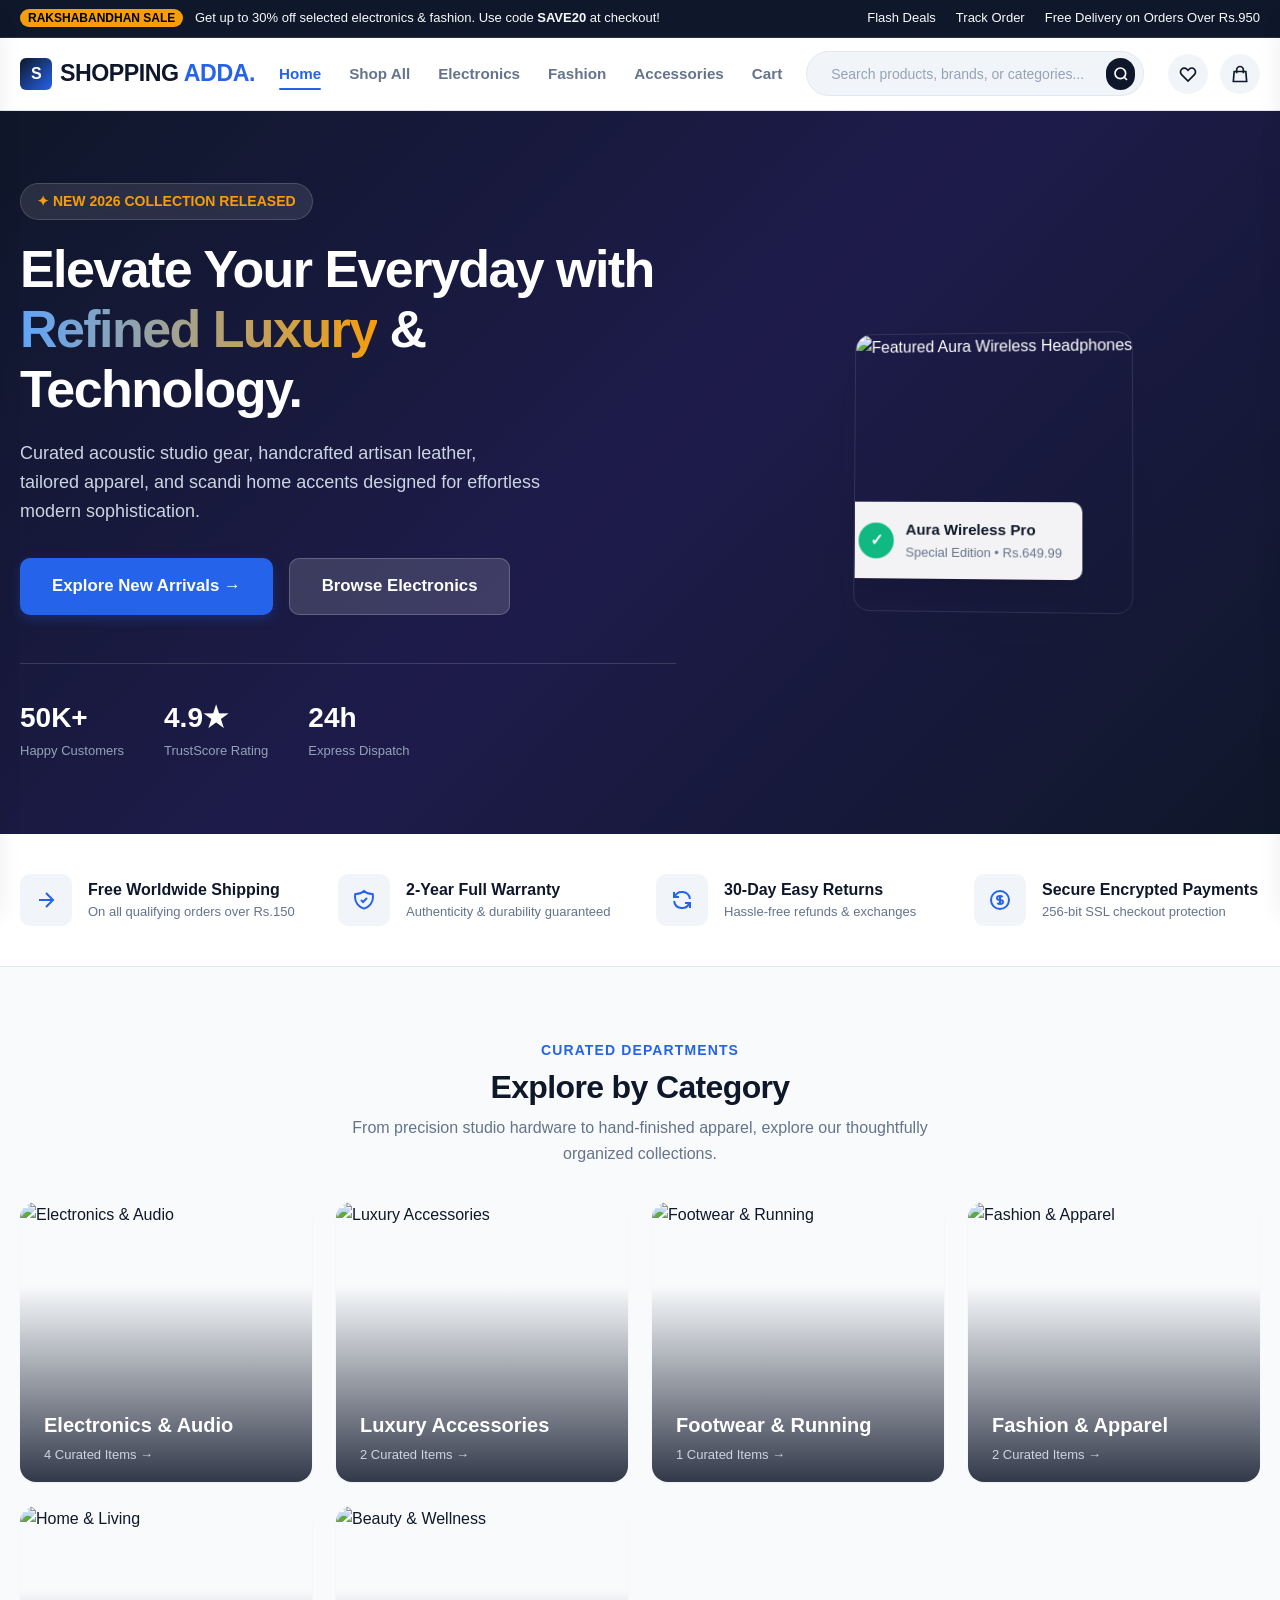
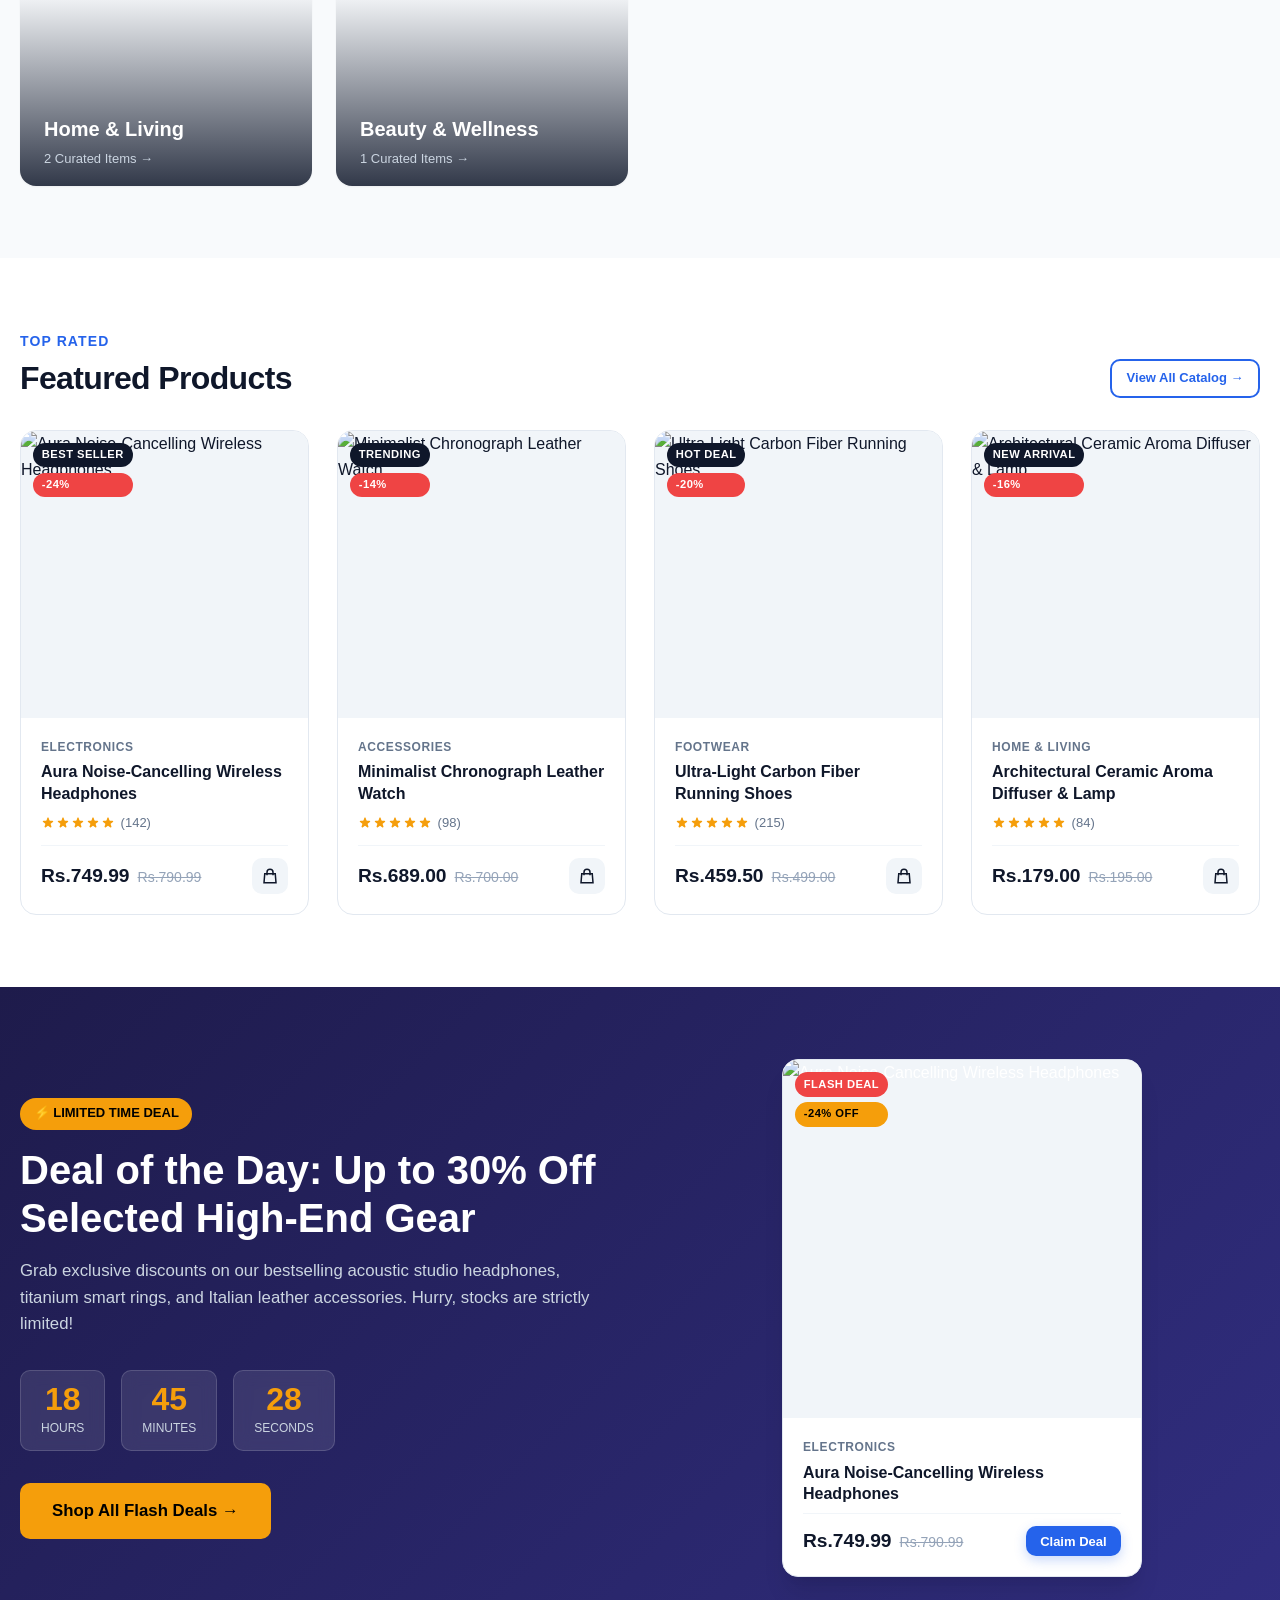
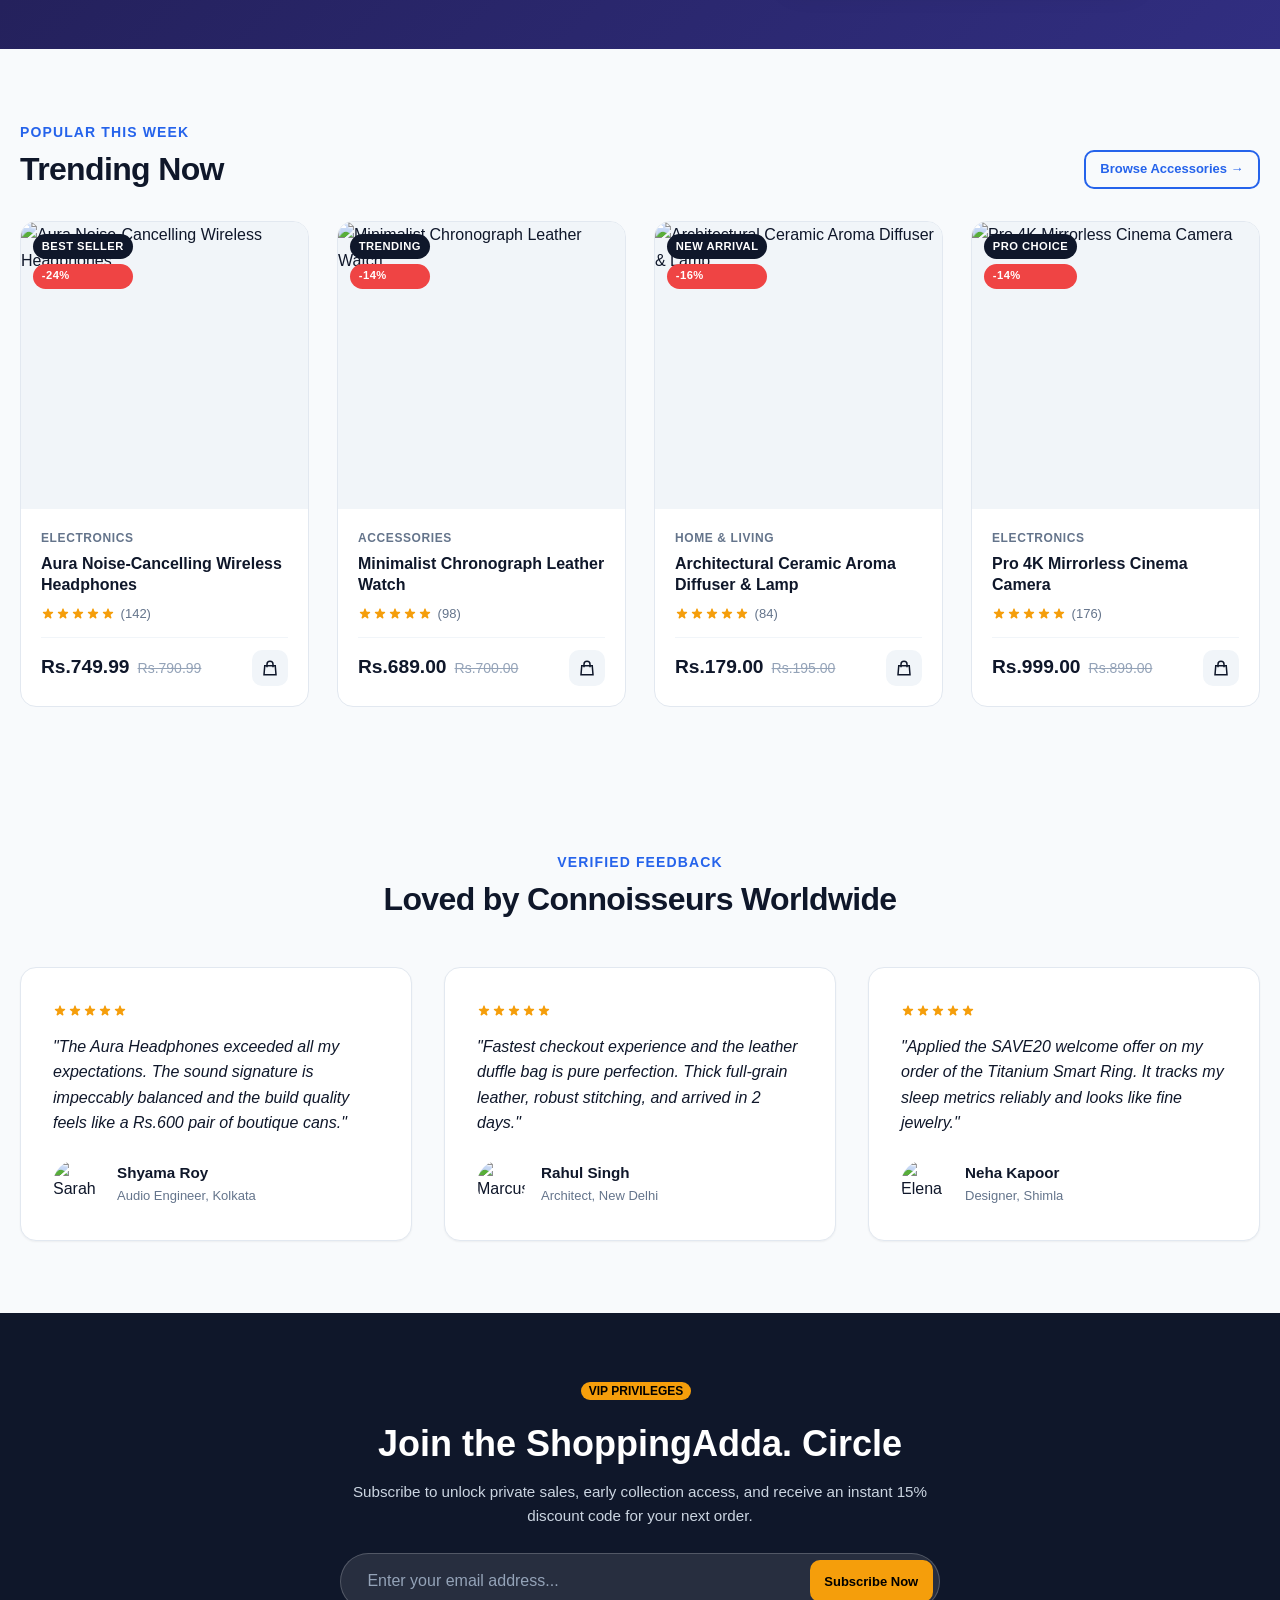
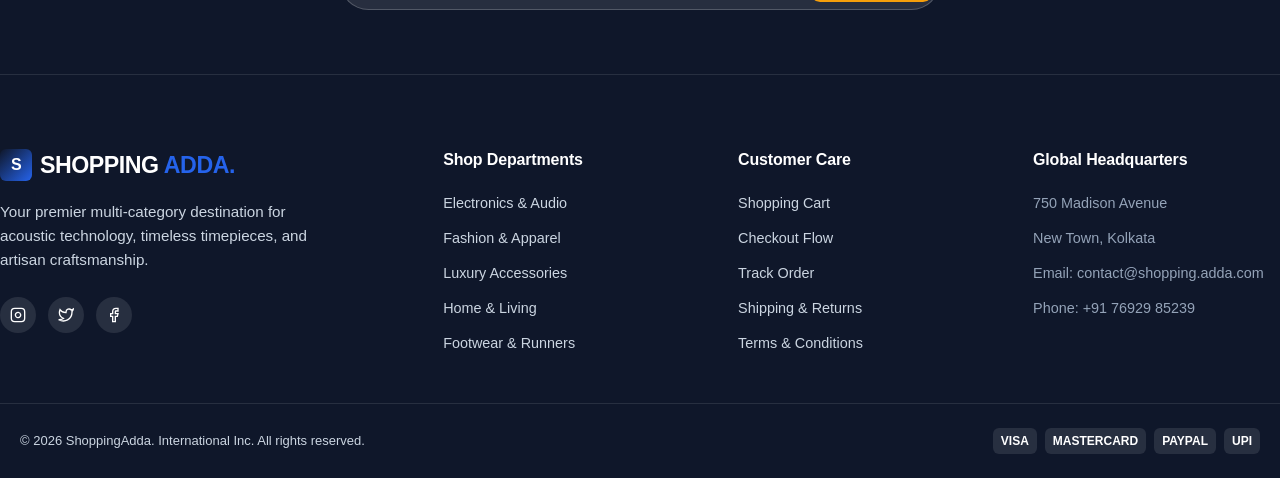
==== commit 7e6a08ce: "Add files via upload" ====
--- a/index.html
+++ b/index.html
@@ -1,21 +1,500 @@
-<!DOCTYPE html>
-<html lang="en">
-<head>
-    <meta charset="UTF-8">
-    <title>Shopping Adda | Home</title>
-    <link rel="stylesheet" href="style.css">
-    <link rel="stylesheet" href="https://cdnjs.cloudflare.com/ajax/libs/font-awesome/6.4.0/css/all.min.css">
-</head>
-<body>
-    <div id="navbar-placeholder"></div>
-    
-    <div class="container" style="text-align: center; padding: 5rem 0;">
-        <h1 style="font-size: 3rem; margin-bottom: 1rem;">Elevate Your Workflow.</h1>
-        <p style="color: var(--text-muted); margin-bottom: 2rem;">Premium tech accessories designed for modern creators.</p>
-        <a href="shop.html" class="btn">Shop Collection</a>
-    </div>
-
-    <div id="footer-placeholder"></div>
-    <script src="script.js"></script>
-</body>
-</html>+<!doctype html>
+<html lang="en">
+  <head>
+    <meta charset="UTF-8" />
+    <meta name="viewport" content="width=device-width, initial-scale=1.0" />
+    <title>Shopping Adda</title>
+    <meta name="description" content="Discover premium electronics, designer fashion, artisan accessories, and scandi home decor with express worldwide delivery." />
+    
+    <link rel="stylesheet" href="/css/style.css" />
+  </head>
+  <body>
+    
+    <div class="top-bar">
+      <div class="container top-bar-inner">
+        <div>
+          <span class="top-bar-badge">RAKSHABANDHAN SALE</span>
+          <span>Get up to 30% off selected electronics & fashion. Use code <strong>SAVE20</strong> at checkout!</span>
+        </div>
+        <div class="top-bar-links">
+          <a href="shop.html">Flash Deals</a>
+          <a href="cart.html">Track Order</a>
+          <span>Free Delivery on Orders Over Rs.950</span>
+        </div>
+      </div>
+    </div>
+
+    <!-- Site Header & Sticky Navbar -->
+    <header class="site-header" id="site-header">
+      <div class="container">
+        <nav class="navbar">
+          <!-- Hamburger Button for Mobile -->
+          <button class="hamburger-btn" id="mobile-menu-toggle" aria-label="Toggle navigation menu">
+            <span class="hamburger-line"></span>
+            <span class="hamburger-line"></span>
+            <span class="hamburger-line"></span>
+          </button>
+
+          <!-- Brand Logo -->
+          <a href="index.html" class="brand-logo">
+            <div class="brand-logo-icon">S</div>
+            <span>SHOPPING<span class="brand-accent"> ADDA.</span></span>
+          </a>
+
+          <!-- Desktop Navigation Menu -->
+          <ul class="nav-menu">
+            <li><a href="index.html" class="nav-link active">Home</a></li>
+            <li><a href="shop.html" class="nav-link">Shop All</a></li>
+            <li><a href="shop.html?category=Electronics" class="nav-link">Electronics</a></li>
+            <li><a href="shop.html?category=Fashion" class="nav-link">Fashion</a></li>
+            <li><a href="shop.html?category=Accessories" class="nav-link">Accessories</a></li>
+            <li><a href="cart.html" class="nav-link">Cart</a></li>
+          </ul>
+
+          <!-- Header Search Input -->
+          <div class="header-search">
+            <div class="search-input-wrapper">
+              <input type="text" class="header-search-input" placeholder="Search products, brands, or categories..." aria-label="Search products" />
+              <button class="search-submit-btn" aria-label="Submit search">
+                <svg viewBox="0 0 24 24" width="16" height="16" fill="none" stroke="currentColor" stroke-width="2.5"><circle cx="11" cy="11" r="8"/><path d="M21 21l-4.35-4.35"/></svg>
+              </button>
+            </div>
+          </div>
+
+          <!-- Header Action Icons -->
+          <div class="header-actions">
+            <!-- Wishlist Drawer Button -->
+            <button class="action-btn wishlist-trigger-btn" aria-label="Open Wishlist">
+              <svg viewBox="0 0 24 24" width="20" height="20" fill="none" stroke="currentColor" stroke-width="2"><path d="M4.318 6.318a4.5 4.5 0 000 6.364L12 20.364l7.682-7.682a4.5 4.5 0 00-6.364-6.364L12 7.636l-1.318-1.318a4.5 4.5 0 00-6.364 0z"/></svg>
+              <span class="badge-count badge-wishlist wishlist-count-badge badge-hidden">0</span>
+            </button>
+
+            <!-- Cart Page Link -->
+            <a href="cart.html" class="action-btn" aria-label="Shopping Cart">
+              <svg viewBox="0 0 24 24" width="20" height="20" fill="none" stroke="currentColor" stroke-width="2"><path d="M16 11V7a4 4 0 00-8 0v4M5 9h14l1 12H4L5 9z"/></svg>
+              <span class="badge-count cart-count-badge badge-hidden">0</span>
+            </a>
+          </div>
+        </nav>
+      </div>
+    </header>
+
+    <!-- Mobile Navigation Drawer -->
+    <aside class="mobile-nav" id="mobile-nav">
+      <div style="font-size: 1.25rem; font-weight: 800; margin-bottom: 1.5rem; color: var(--color-primary);">SHOPPING<span class="brand-accent"> ADDA.</span></div>
+      <ul class="mobile-nav-links">
+        <li><a href="index.html" class="mobile-nav-link active">Home</a></li>
+        <li><a href="shop.html" class="mobile-nav-link">Shop Catalog</a></li>
+        <li><a href="shop.html?category=Electronics" class="mobile-nav-link">Electronics & Audio</a></li>
+        <li><a href="shop.html?category=Fashion" class="mobile-nav-link">Fashion & Apparel</a></li>
+        <li><a href="shop.html?category=Accessories" class="mobile-nav-link">Luxury Accessories</a></li>
+        <li><a href="shop.html?category=Home%20%26%20Living" class="mobile-nav-link">Home & Living</a></li>
+        <li><a href="cart.html" class="mobile-nav-link">My Shopping Cart</a></li>
+        <li><a href="checkout.html" class="mobile-nav-link">Express Checkout</a></li>
+      </ul>
+      
+      <div class="mobile-nav-divider"></div>
+      <div style="font-size: 0.875rem; color: var(--text-muted); line-height: 1.5;">
+        <p><strong>Customer Support</strong><br>support@shoppingadda.com<br>+91 85675-55489-Shopping Adda.</p>
+      </div>
+    </aside>
+
+    <!-- Backdrop Overlay for Mobile Menu & Drawers -->
+    <div class="nav-backdrop" id="nav-backdrop"></div>
+
+    <!-- Main Content Area -->
+    <main>
+      <!-- Hero Section -->
+      <section class="hero-section">
+        <div class="container">
+          <div class="hero-grid">
+            <div class="hero-content">
+              <div class="hero-pill">
+                <span>✦ NEW 2026 COLLECTION RELEASED</span>
+              </div>
+              <h1 class="hero-title">
+                Elevate Your Everyday with <span class="hero-highlight">Refined Luxury</span> & Technology.
+              </h1>
+              <p class="hero-desc">
+                Curated acoustic studio gear, handcrafted artisan leather, tailored apparel, and scandi home accents designed for effortless modern sophistication.
+              </p>
+              <div class="hero-btn-group">
+                <a href="shop.html" class="btn btn-primary btn-lg">Explore New Arrivals &rarr;</a>
+                <a href="shop.html?category=Electronics" class="btn btn-secondary btn-lg" style="background: rgba(255,255,255,0.15); color: #fff; border-color: rgba(255,255,255,0.2);">Browse Electronics</a>
+              </div>
+              <div class="hero-stats">
+                <div class="hero-stat-item">
+                  <div class="stat-num">50K+</div>
+                  <div class="stat-label">Happy Customers</div>
+                </div>
+                <div class="hero-stat-item">
+                  <div class="stat-num">4.9★</div>
+                  <div class="stat-label">TrustScore Rating</div>
+                </div>
+                <div class="hero-stat-item">
+                  <div class="stat-num">24h</div>
+                  <div class="stat-label">Express Dispatch</div>
+                </div>
+              </div>
+            </div>
+            <div class="hero-image-wrapper">
+              <div class="hero-image-card">
+                <img src="https://images.unsplash.com/photo-1505740420928-5e560c06d30e?w=800&auto=format&fit=crop&q=80" alt="Featured Aura Wireless Headphones" width="540" height="540" style="object-fit: cover; width: 100%; height: auto;" />
+                <div class="hero-floating-badge">
+                  <div style="background: #10b981; color: #fff; width: 2.25rem; height: 2.25rem; border-radius: var(--radius-full); display: flex; align-items: center; justify-content: center; font-weight: 800;">✓</div>
+                  <div>
+                    <div style="font-weight: 700; font-size: 0.95rem;">Aura Wireless Pro</div>
+                    <div style="font-size: 0.8125rem; color: var(--text-muted);">Special Edition • Rs.649.99</div>
+                  </div>
+                </div>
+              </div>
+            </div>
+          </div>
+        </div>
+      </section>
+
+      <!-- Value Propositions Banner -->
+      <section class="features-banner">
+        <div class="container">
+          <div class="features-grid">
+            <div class="feature-item">
+              <div class="feature-icon-box">
+                <svg viewBox="0 0 24 24" width="24" height="24" fill="none" stroke="currentColor" stroke-width="2"><path d="M5 12h14M12 5l7 7-7 7"/></svg>
+              </div>
+              <div>
+                <h4 class="feature-title">Free Worldwide Shipping</h4>
+                <p class="feature-desc">On all qualifying orders over Rs.150</p>
+              </div>
+            </div>
+            <div class="feature-item">
+              <div class="feature-icon-box">
+                <svg viewBox="0 0 24 24" width="24" height="24" fill="none" stroke="currentColor" stroke-width="2"><path d="M9 12l2 2 4-4m5.618-4.016A11.955 11.955 0 0112 2.944a11.955 11.955 0 01-8.618 3.04A12.02 12.02 0 003 9c0 5.591 3.824 10.29 9 11.622 5.176-1.332 9-6.03 9-11.622 0-1.042-.133-2.052-.382-3.016z"/></svg>
+              </div>
+              <div>
+                <h4 class="feature-title">2-Year Full Warranty</h4>
+                <p class="feature-desc">Authenticity & durability guaranteed</p>
+              </div>
+            </div>
+            <div class="feature-item">
+              <div class="feature-icon-box">
+                <svg viewBox="0 0 24 24" width="24" height="24" fill="none" stroke="currentColor" stroke-width="2"><path d="M4 4v5h.582m15.356 2A8.001 8.001 0 004.582 9m0 0H9m11 11v-5h-.581m0 0a8.003 8.003 0 01-15.357-2m15.357 2H15"/></svg>
+              </div>
+              <div>
+                <h4 class="feature-title">30-Day Easy Returns</h4>
+                <p class="feature-desc">Hassle-free refunds & exchanges</p>
+              </div>
+            </div>
+            <div class="feature-item">
+              <div class="feature-icon-box">
+                <svg viewBox="0 0 24 24" width="24" height="24" fill="none" stroke="currentColor" stroke-width="2"><path d="M12 8c-1.657 0-3 .895-3 2s1.343 2 3 2 3 .895 3 2-1.343 2-3 2m0-8c1.11 0 2.08.402 2.599 1M12 8V7m0 1v8m0 0v1m0-1c-1.11 0-2.08-.402-2.599-1M21 12a9 9 0 11-18 0 9 9 0 0118 0z"/></svg>
+              </div>
+              <div>
+                <h4 class="feature-title">Secure Encrypted Payments</h4>
+                <p class="feature-desc">256-bit SSL checkout protection</p>
+              </div>
+            </div>
+          </div>
+        </div>
+      </section>
+
+      <!-- Curated Categories Section -->
+      <section class="categories-section">
+        <div class="container">
+          <div class="section-header text-center" style="margin-left: auto; margin-right: auto; max-width: 650px;">
+            <div class="section-subtitle">Curated Departments</div>
+            <h2 class="section-title">Explore by Category</h2>
+            <p class="section-desc" style="margin: 0.5rem auto 0;">From precision studio hardware to hand-finished apparel, explore our thoughtfully organized collections.</p>
+          </div>
+          <div class="categories-grid" id="categories-container">
+            <!-- Dynamically populated from products.js -->
+          </div>
+        </div>
+      </section>
+
+      <!-- Featured Products Showcase -->
+      <section class="products-section">
+        <div class="container">
+          <div style="display: flex; justify-content: space-between; align-items: flex-end; margin-bottom: 2rem;">
+            <div>
+              <div class="section-subtitle">Top Rated</div>
+              <h2 class="section-title">Featured Products</h2>
+            </div>
+            <a href="shop.html" class="btn btn-outline btn-sm">View All Catalog &rarr;</a>
+          </div>
+          <div class="products-grid" id="featured-products-container">
+            <!-- Dynamically populated from home.js -->
+          </div>
+        </div>
+      </section>
+
+      <!-- 24-Hour Flash Sale Banner with Countdown -->
+      <section class="deal-banner-section">
+        <div class="container">
+          <div class="deal-grid">
+            <div>
+              <span class="deal-badge">⚡ LIMITED TIME DEAL</span>
+              <h2 class="deal-title">Deal of the Day: Up to 30% Off Selected High-End Gear</h2>
+              <p style="color: #cbd5e1; font-size: 1.05rem; line-height: 1.6;">
+                Grab exclusive discounts on our bestselling acoustic studio headphones, titanium smart rings, and Italian leather accessories. Hurry, stocks are strictly limited!
+              </p>
+              <div class="countdown-box">
+                <div class="timer-unit">
+                  <div class="timer-val" id="deal-hours">18</div>
+                  <div class="timer-lbl">Hours</div>
+                </div>
+                <div class="timer-unit">
+                  <div class="timer-val" id="deal-mins">45</div>
+                  <div class="timer-lbl">Minutes</div>
+                </div>
+                <div class="timer-unit">
+                  <div class="timer-val" id="deal-secs">30</div>
+                  <div class="timer-lbl">Seconds</div>
+                </div>
+              </div>
+              <a href="shop.html" class="btn btn-gold btn-lg">Shop All Flash Deals &rarr;</a>
+            </div>
+            <div id="flash-deal-product-preview">
+              <!-- Dynamically populated with preview card -->
+            </div>
+          </div>
+        </div>
+      </section>
+
+      <!-- Trending New Releases -->
+      <section class="products-section" style="background-color: var(--bg-page);">
+        <div class="container">
+          <div style="display: flex; justify-content: space-between; align-items: flex-end; margin-bottom: 2rem;">
+            <div>
+              <div class="section-subtitle">Popular This Week</div>
+              <h2 class="section-title">Trending Now</h2>
+            </div>
+            <a href="shop.html?category=Accessories" class="btn btn-outline btn-sm">Browse Accessories &rarr;</a>
+          </div>
+          <div class="products-grid" id="trending-products-container">
+            <!-- Dynamically populated from home.js -->
+          </div>
+        </div>
+      </section>
+
+      <!-- Customer Testimonials -->
+      <section class="testimonials-section">
+        <div class="container">
+          <div class="section-header text-center" style="max-width: 600px; margin: 0 auto 3rem;">
+            <div class="section-subtitle">Verified Feedback</div>
+            <h2 class="section-title">Loved by Connoisseurs Worldwide</h2>
+          </div>
+          <div class="testimonials-grid">
+            <div class="testimonial-card">
+              <div>
+                <div class="star-rating" style="margin-bottom: 1rem;">
+                  <svg class="star-icon star-full" viewBox="0 0 20 20" fill="currentColor"><path d="M9.049 2.927c.3-.921 1.603-.921 1.902 0l1.07 3.292a1 1 0 00.95.69h3.462c.969 0 1.371 1.24.588 1.81l-2.8 2.034a1 1 0 00-.364 1.118l1.07 3.292c.3.921-.755 1.688-1.54 1.118l-2.8-2.034a1 1 0 00-1.175 0l-2.8 2.034c-.784.57-1.838-.197-1.539-1.118l1.07-3.292a1 1 0 00-.364-1.118L2.98 8.72c-.783-.57-.38-1.81.588-1.81h3.461a1 1 0 00.951-.69l1.07-3.292z"/></svg>
+                  <svg class="star-icon star-full" viewBox="0 0 20 20" fill="currentColor"><path d="M9.049 2.927c.3-.921 1.603-.921 1.902 0l1.07 3.292a1 1 0 00.95.69h3.462c.969 0 1.371 1.24.588 1.81l-2.8 2.034a1 1 0 00-.364 1.118l1.07 3.292c.3.921-.755 1.688-1.54 1.118l-2.8-2.034a1 1 0 00-1.175 0l-2.8 2.034c-.784.57-1.838-.197-1.539-1.118l1.07-3.292a1 1 0 00-.364-1.118L2.98 8.72c-.783-.57-.38-1.81.588-1.81h3.461a1 1 0 00.951-.69l1.07-3.292z"/></svg>
+                  <svg class="star-icon star-full" viewBox="0 0 20 20" fill="currentColor"><path d="M9.049 2.927c.3-.921 1.603-.921 1.902 0l1.07 3.292a1 1 0 00.95.69h3.462c.969 0 1.371 1.24.588 1.81l-2.8 2.034a1 1 0 00-.364 1.118l1.07 3.292c.3.921-.755 1.688-1.54 1.118l-2.8-2.034a1 1 0 00-1.175 0l-2.8 2.034c-.784.57-1.838-.197-1.539-1.118l1.07-3.292a1 1 0 00-.364-1.118L2.98 8.72c-.783-.57-.38-1.81.588-1.81h3.461a1 1 0 00.951-.69l1.07-3.292z"/></svg>
+                  <svg class="star-icon star-full" viewBox="0 0 20 20" fill="currentColor"><path d="M9.049 2.927c.3-.921 1.603-.921 1.902 0l1.07 3.292a1 1 0 00.95.69h3.462c.969 0 1.371 1.24.588 1.81l-2.8 2.034a1 1 0 00-.364 1.118l1.07 3.292c.3.921-.755 1.688-1.54 1.118l-2.8-2.034a1 1 0 00-1.175 0l-2.8 2.034c-.784.57-1.838-.197-1.539-1.118l1.07-3.292a1 1 0 00-.364-1.118L2.98 8.72c-.783-.57-.38-1.81.588-1.81h3.461a1 1 0 00.951-.69l1.07-3.292z"/></svg>
+                  <svg class="star-icon star-full" viewBox="0 0 20 20" fill="currentColor"><path d="M9.049 2.927c.3-.921 1.603-.921 1.902 0l1.07 3.292a1 1 0 00.95.69h3.462c.969 0 1.371 1.24.588 1.81l-2.8 2.034a1 1 0 00-.364 1.118l1.07 3.292c.3.921-.755 1.688-1.54 1.118l-2.8-2.034a1 1 0 00-1.175 0l-2.8 2.034c-.784.57-1.838-.197-1.539-1.118l1.07-3.292a1 1 0 00-.364-1.118L2.98 8.72c-.783-.57-.38-1.81.588-1.81h3.461a1 1 0 00.951-.69l1.07-3.292z"/></svg>
+                </div>
+                <p class="testimonial-text">
+                  "The Aura Headphones exceeded all my expectations. The sound signature is impeccably balanced and the build quality feels like a Rs.600 pair of boutique cans."
+                </p>
+              </div>
+              <div class="testimonial-author">
+                <img src="https://images.unsplash.com/photo-1534528741775-53994a69daeb?w=100&auto=format&fit=crop&q=80" alt="Sarah J." class="author-avatar" />
+                <div>
+                  <div class="author-name">Shyama Roy</div>
+                  <div class="author-role">Audio Engineer, Kolkata</div>
+                </div>
+              </div>
+            </div>
+
+            <div class="testimonial-card">
+              <div>
+                <div class="star-rating" style="margin-bottom: 1rem;">
+                  <svg class="star-icon star-full" viewBox="0 0 20 20" fill="currentColor"><path d="M9.049 2.927c.3-.921 1.603-.921 1.902 0l1.07 3.292a1 1 0 00.95.69h3.462c.969 0 1.371 1.24.588 1.81l-2.8 2.034a1 1 0 00-.364 1.118l1.07 3.292c.3.921-.755 1.688-1.54 1.118l-2.8-2.034a1 1 0 00-1.175 0l-2.8 2.034c-.784.57-1.838-.197-1.539-1.118l1.07-3.292a1 1 0 00-.364-1.118L2.98 8.72c-.783-.57-.38-1.81.588-1.81h3.461a1 1 0 00.951-.69l1.07-3.292z"/></svg>
+                  <svg class="star-icon star-full" viewBox="0 0 20 20" fill="currentColor"><path d="M9.049 2.927c.3-.921 1.603-.921 1.902 0l1.07 3.292a1 1 0 00.95.69h3.462c.969 0 1.371 1.24.588 1.81l-2.8 2.034a1 1 0 00-.364 1.118l1.07 3.292c.3.921-.755 1.688-1.54 1.118l-2.8-2.034a1 1 0 00-1.175 0l-2.8 2.034c-.784.57-1.838-.197-1.539-1.118l1.07-3.292a1 1 0 00-.364-1.118L2.98 8.72c-.783-.57-.38-1.81.588-1.81h3.461a1 1 0 00.951-.69l1.07-3.292z"/></svg>
+                  <svg class="star-icon star-full" viewBox="0 0 20 20" fill="currentColor"><path d="M9.049 2.927c.3-.921 1.603-.921 1.902 0l1.07 3.292a1 1 0 00.95.69h3.462c.969 0 1.371 1.24.588 1.81l-2.8 2.034a1 1 0 00-.364 1.118l1.07 3.292c.3.921-.755 1.688-1.54 1.118l-2.8-2.034a1 1 0 00-1.175 0l-2.8 2.034c-.784.57-1.838-.197-1.539-1.118l1.07-3.292a1 1 0 00-.364-1.118L2.98 8.72c-.783-.57-.38-1.81.588-1.81h3.461a1 1 0 00.951-.69l1.07-3.292z"/></svg>
+                  <svg class="star-icon star-full" viewBox="0 0 20 20" fill="currentColor"><path d="M9.049 2.927c.3-.921 1.603-.921 1.902 0l1.07 3.292a1 1 0 00.95.69h3.462c.969 0 1.371 1.24.588 1.81l-2.8 2.034a1 1 0 00-.364 1.118l1.07 3.292c.3.921-.755 1.688-1.54 1.118l-2.8-2.034a1 1 0 00-1.175 0l-2.8 2.034c-.784.57-1.838-.197-1.539-1.118l1.07-3.292a1 1 0 00-.364-1.118L2.98 8.72c-.783-.57-.38-1.81.588-1.81h3.461a1 1 0 00.951-.69l1.07-3.292z"/></svg>
+                  <svg class="star-icon star-full" viewBox="0 0 20 20" fill="currentColor"><path d="M9.049 2.927c.3-.921 1.603-.921 1.902 0l1.07 3.292a1 1 0 00.95.69h3.462c.969 0 1.371 1.24.588 1.81l-2.8 2.034a1 1 0 00-.364 1.118l1.07 3.292c.3.921-.755 1.688-1.54 1.118l-2.8-2.034a1 1 0 00-1.175 0l-2.8 2.034c-.784.57-1.838-.197-1.539-1.118l1.07-3.292a1 1 0 00-.364-1.118L2.98 8.72c-.783-.57-.38-1.81.588-1.81h3.461a1 1 0 00.951-.69l1.07-3.292z"/></svg>
+                </div>
+                <p class="testimonial-text">
+                  "Fastest checkout experience and the leather duffle bag is pure perfection. Thick full-grain leather, robust stitching, and arrived in 2 days."
+                </p>
+              </div>
+              <div class="testimonial-author">
+                <img src="https://images.unsplash.com/photo-1507003211169-0a1dd7228f2d?w=100&auto=format&fit=crop&q=80" alt="Marcus V." class="author-avatar" />
+                <div>
+                  <div class="author-name">Rahul Singh</div>
+                  <div class="author-role">Architect, New Delhi</div>
+                </div>
+              </div>
+            </div>
+
+            <div class="testimonial-card">
+              <div>
+                <div class="star-rating" style="margin-bottom: 1rem;">
+                  <svg class="star-icon star-full" viewBox="0 0 20 20" fill="currentColor"><path d="M9.049 2.927c.3-.921 1.603-.921 1.902 0l1.07 3.292a1 1 0 00.95.69h3.462c.969 0 1.371 1.24.588 1.81l-2.8 2.034a1 1 0 00-.364 1.118l1.07 3.292c.3.921-.755 1.688-1.54 1.118l-2.8-2.034a1 1 0 00-1.175 0l-2.8 2.034c-.784.57-1.838-.197-1.539-1.118l1.07-3.292a1 1 0 00-.364-1.118L2.98 8.72c-.783-.57-.38-1.81.588-1.81h3.461a1 1 0 00.951-.69l1.07-3.292z"/></svg>
+                  <svg class="star-icon star-full" viewBox="0 0 20 20" fill="currentColor"><path d="M9.049 2.927c.3-.921 1.603-.921 1.902 0l1.07 3.292a1 1 0 00.95.69h3.462c.969 0 1.371 1.24.588 1.81l-2.8 2.034a1 1 0 00-.364 1.118l1.07 3.292c.3.921-.755 1.688-1.54 1.118l-2.8-2.034a1 1 0 00-1.175 0l-2.8 2.034c-.784.57-1.838-.197-1.539-1.118l1.07-3.292a1 1 0 00-.364-1.118L2.98 8.72c-.783-.57-.38-1.81.588-1.81h3.461a1 1 0 00.951-.69l1.07-3.292z"/></svg>
+                  <svg class="star-icon star-full" viewBox="0 0 20 20" fill="currentColor"><path d="M9.049 2.927c.3-.921 1.603-.921 1.902 0l1.07 3.292a1 1 0 00.95.69h3.462c.969 0 1.371 1.24.588 1.81l-2.8 2.034a1 1 0 00-.364 1.118l1.07 3.292c.3.921-.755 1.688-1.54 1.118l-2.8-2.034a1 1 0 00-1.175 0l-2.8 2.034c-.784.57-1.838-.197-1.539-1.118l1.07-3.292a1 1 0 00-.364-1.118L2.98 8.72c-.783-.57-.38-1.81.588-1.81h3.461a1 1 0 00.951-.69l1.07-3.292z"/></svg>
+                  <svg class="star-icon star-full" viewBox="0 0 20 20" fill="currentColor"><path d="M9.049 2.927c.3-.921 1.603-.921 1.902 0l1.07 3.292a1 1 0 00.95.69h3.462c.969 0 1.371 1.24.588 1.81l-2.8 2.034a1 1 0 00-.364 1.118l1.07 3.292c.3.921-.755 1.688-1.54 1.118l-2.8-2.034a1 1 0 00-1.175 0l-2.8 2.034c-.784.57-1.838-.197-1.539-1.118l1.07-3.292a1 1 0 00-.364-1.118L2.98 8.72c-.783-.57-.38-1.81.588-1.81h3.461a1 1 0 00.951-.69l1.07-3.292z"/></svg>
+                  <svg class="star-icon star-full" viewBox="0 0 20 20" fill="currentColor"><path d="M9.049 2.927c.3-.921 1.603-.921 1.902 0l1.07 3.292a1 1 0 00.95.69h3.462c.969 0 1.371 1.24.588 1.81l-2.8 2.034a1 1 0 00-.364 1.118l1.07 3.292c.3.921-.755 1.688-1.54 1.118l-2.8-2.034a1 1 0 00-1.175 0l-2.8 2.034c-.784.57-1.838-.197-1.539-1.118l1.07-3.292a1 1 0 00-.364-1.118L2.98 8.72c-.783-.57-.38-1.81.588-1.81h3.461a1 1 0 00.951-.69l1.07-3.292z"/></svg>
+                </div>
+                <p class="testimonial-text">
+                  "Applied the SAVE20 welcome offer on my order of the Titanium Smart Ring. It tracks my sleep metrics reliably and looks like fine jewelry."
+                </p>
+              </div>
+              <div class="testimonial-author">
+                <img src="https://images.unsplash.com/photo-1544005313-94ddf0286df2?w=100&auto=format&fit=crop&q=80" alt="Elena R." class="author-avatar" />
+                <div>
+                  <div class="author-name">Neha Kapoor</div>
+                  <div class="author-role">Designer, Shimla</div>
+                </div>
+              </div>
+            </div>
+          </div>
+        </div>
+      </section>
+
+      <!-- Newsletter Box -->
+      <section class="newsletter-section">
+        <div class="container">
+          <div class="newsletter-box">
+            <span class="top-bar-badge" style="background: var(--color-gold); color: #000;">VIP PRIVILEGES</span>
+            <h2 style="font-size: 2.25rem; font-weight: 800; margin: 0.75rem 0 0.5rem;">Join the ShoppingAdda. Circle</h2>
+            <p style="color: #cbd5e1; font-size: 0.95rem;">
+              Subscribe to unlock private sales, early collection access, and receive an instant 15% discount code for your next order.
+            </p>
+            <form id="newsletter-form" class="newsletter-form">
+              <input type="email" id="newsletter-email" class="newsletter-input" placeholder="Enter your email address..." required />
+              <button type="submit" class="btn btn-gold btn-sm">Subscribe Now</button>
+            </form>
+          </div>
+        </div>
+      </section>
+    </main>
+
+    <!-- Wishlist Side Drawer -->
+    <aside class="wishlist-drawer" id="wishlist-drawer">
+      <div class="drawer-header">
+        <div class="drawer-title">Saved Wishlist (<span class="wishlist-count-badge">0</span>)</div>
+        <button class="modal-close-btn" id="wishlist-drawer-close" aria-label="Close wishlist" style="position: static; box-shadow: none;">&times;</button>
+      </div>
+      <div class="drawer-body" id="wishlist-drawer-items">
+        <!-- Rendered by navbar.js -->
+      </div>
+    </aside>
+
+    <!-- Quick View Modal -->
+    <div class="modal-backdrop" id="quick-view-modal">
+      <div class="modal-dialog quick-view-dialog">
+        <button class="modal-close-btn" id="quick-view-close" aria-label="Close modal">&times;</button>
+        <div id="quick-view-body">
+          <!-- Rendered by modal.js -->
+        </div>
+      </div>
+    </div>
+
+    <!-- Special Offer Popup on Visit -->
+    <div class="modal-backdrop" id="special-offer-modal">
+      <div class="modal-dialog">
+        <button class="modal-close-btn" id="offer-modal-close" aria-label="Close offer">&times;</button>
+        <div class="offer-modal-grid">
+          <div class="offer-modal-banner">
+            <span style="font-size: 0.75rem; font-weight: 800; background: var(--color-gold); color: #000; padding: 0.2rem 0.6rem; border-radius: var(--radius-full); display: inline-block; margin: 0 auto 0.75rem;">EXCLUSIVE WELCOME GIFT</span>
+            <div style="font-size: 2.75rem; font-weight: 900; line-height: 1; color: #fff;">20% OFF</div>
+            <p style="color: #cbd5e1; font-size: 0.875rem; margin-top: 0.5rem;">Valid on all luxury electronics, footwear, and fashion items.</p>
+            <div style="margin-top: 1.25rem; font-size: 0.75rem; color: #94a3b8;">
+              Offer expires in: <span id="offer-timer-mins" style="color: var(--color-gold); font-weight: 800;">14</span>m <span id="offer-timer-secs" style="color: var(--color-gold); font-weight: 800;">59</span>s
+            </div>
+          </div>
+          <div class="offer-modal-content">
+            <h3 style="font-size: 1.25rem; font-weight: 800; color: var(--color-primary); margin-bottom: 0.35rem;">Unlock Storewide Savings</h3>
+            <p style="font-size: 0.85rem; color: var(--text-muted);">Use code at checkout to claim your 20% instant storewide discount:</p>
+            <div class="coupon-copy-box">
+              <span class="coupon-code-text">SAVE20</span>
+              <button type="button" class="btn btn-secondary btn-sm" id="copy-offer-code-btn">Copy Code</button>
+            </div>
+            <button type="button" class="btn btn-primary btn-block" id="claim-offer-btn">
+              Claim 20% & Apply Now &rarr;
+            </button>
+          </div>
+        </div>
+      </div>
+    </div>
+
+    <!-- Site Footer -->
+    <footer class="site-footer">
+      <div class="container footer-top">
+        <div class="footer-grid">
+          <div>
+            <a href="index.html" class="brand-logo" style="color: #fff;">
+              <div class="brand-logo-icon">S</div>
+              <span>SHOPPING<span class="brand-accent"> ADDA.</span></span>
+            </a>
+            <p class="footer-brand-desc">
+              Your premier multi-category destination for acoustic technology, timeless timepieces, and artisan craftsmanship.
+            </p>
+            <div class="footer-social-links">
+              <a href="#" class="social-icon-btn" aria-label="Instagram">
+                <svg viewBox="0 0 24 24" width="16" height="16" fill="none" stroke="currentColor" stroke-width="2"><rect x="2" y="2" width="20" height="20" rx="5" ry="5"/><path d="M16 11.37A4 4 0 1112.63 8 4 4 0 0116 11.37z"/><line x1="17.5" y1="6.5" x2="17.51" y2="6.5"/></svg>
+              </a>
+              <a href="#" class="social-icon-btn" aria-label="Twitter">
+                <svg viewBox="0 0 24 24" width="16" height="16" fill="none" stroke="currentColor" stroke-width="2"><path d="M23 3a10.9 10.9 0 01-3.14 1.53 4.48 4.48 0 00-7.86 3v1A10.66 10.66 0 013 4s-4 9 5 13a11.64 11.64 0 01-7 2c9 5 20 0 20-11.5a4.5 4.5 0 00-.08-.83A7.72 7.72 0 0023 3z"/></svg>
+              </a>
+              <a href="#" class="social-icon-btn" aria-label="Facebook">
+                <svg viewBox="0 0 24 24" width="16" height="16" fill="none" stroke="currentColor" stroke-width="2"><path d="M18 2h-3a5 5 0 00-5 5v3H7v4h3v8h4v-8h3l1-4h-4V7a1 1 0 011-1h3z"/></svg>
+              </a>
+            </div>
+          </div>
+          <div>
+            <h4 class="footer-heading">Shop Departments</h4>
+            <ul class="footer-nav-list">
+              <li><a href="shop.html?category=Electronics">Electronics & Audio</a></li>
+              <li><a href="shop.html?category=Fashion">Fashion & Apparel</a></li>
+              <li><a href="shop.html?category=Accessories">Luxury Accessories</a></li>
+              <li><a href="shop.html?category=Home%20%26%20Living">Home & Living</a></li>
+              <li><a href="shop.html?category=Footwear">Footwear & Runners</a></li>
+            </ul>
+          </div>
+          <div>
+            <h4 class="footer-heading">Customer Care</h4>
+            <ul class="footer-nav-list">
+              <li><a href="cart.html">Shopping Cart</a></li>
+              <li><a href="checkout.html">Checkout Flow</a></li>
+              <li><a href="shop.html">Track Order</a></li>
+              <li><a href="shop.html">Shipping & Returns</a></li>
+              <li><a href="shop.html">Terms & Conditions</a></li>
+            </ul>
+          </div>
+          <div>
+            <h4 class="footer-heading">Global Headquarters</h4>
+            <ul class="footer-nav-list" style="color: #94a3b8;">
+              <li>750 Madison Avenue</li>
+              <li>New Town, Kolkata</li>
+              <li>Email: contact@shopping.adda.com</li>
+              <li>Phone: +91 76929 85239</li>
+            </ul>
+          </div>
+        </div>
+      </div>
+      <div class="footer-bottom">
+        <div class="container footer-bottom-inner">
+          <div>&copy; 2026 ShoppingAdda. International Inc. All rights reserved.</div>
+          <div class="payment-badge-icons">
+            <span class="pay-badge">VISA</span>
+            <span class="pay-badge">MASTERCARD</span>
+            
+            <span class="pay-badge">PAYPAL</span>
+            <span class="pay-badge">UPI</span>
+          </div>
+        </div>
+      </div>
+    </footer>
+
+    <!-- Pure JavaScript Modules -->
+    <script src="/js/products.js"></script>
+    <script src="/js/storage.js"></script>
+    <script src="/js/toast.js"></script>
+    <script src="/js/navbar.js"></script>
+    <script src="/js/modal.js"></script>
+    <script src="/js/home.js"></script>
+  </body>
+</html>
--- a/css/style.css
+++ b/css/style.css
@@ -0,0 +1,2673 @@
+
+:root {
+  --font-main: -apple-system, BlinkMacSystemFont, "Segoe UI", Roboto, "Helvetica Neue", Arial, sans-serif;
+  --font-heading: -apple-system, BlinkMacSystemFont, "Segoe UI", Roboto, "Helvetica Neue", Arial, sans-serif;
+
+  /* Color Palette */
+  --color-primary: #0f172a;       /* Deep slate/navy */
+  --color-primary-light: #1e293b;
+  --color-accent: #2563eb;        /* Vibrant Royal Blue */
+  --color-accent-hover: #1d4ed8;
+  --color-gold: #f59e0b;          /* Amber Gold */
+  --color-gold-hover: #d97706;
+  --color-success: #10b981;
+  --color-danger: #ef4444;
+  --color-warning: #f97316;
+  
+  /* Neutrals */
+  --bg-page: #f8fafc;
+  --bg-surface: #ffffff;
+  --bg-surface-alt: #f1f5f9;
+  --text-main: #0f172a;
+  --text-muted: #64748b;
+  --text-light: #94a3b8;
+  --border-color: #e2e8f0;
+  --border-light: #f1f5f9;
+
+  /* Shadows */
+  --shadow-sm: 0 1px 2px 0 rgba(0, 0, 0, 0.05);
+  --shadow-md: 0 4px 6px -1px rgba(0, 0, 0, 0.08), 0 2px 4px -2px rgba(0, 0, 0, 0.05);
+  --shadow-lg: 0 10px 15px -3px rgba(0, 0, 0, 0.08), 0 4px 6px -4px rgba(0, 0, 0, 0.04);
+  --shadow-xl: 0 20px 25px -5px rgba(0, 0, 0, 0.1), 0 8px 10px -6px rgba(0, 0, 0, 0.05);
+  --shadow-float: 0 25px 50px -12px rgba(15, 23, 42, 0.25);
+
+  /* Transitions */
+  --transition-fast: 0.15s ease;
+  --transition-base: 0.25s ease;
+  --transition-smooth: 0.35s cubic-bezier(0.16, 1, 0.3, 1);
+
+  /* Sizing & Radii */
+  --radius-sm: 6px;
+  --radius-md: 10px;
+  --radius-lg: 16px;
+  --radius-full: 9999px;
+  --container-max: 1280px;
+}
+
+/* --- Base & Reset --- */
+*, *::before, *::after {
+  box-sizing: border-box;
+  margin: 0;
+  padding: 0;
+}
+
+html {
+  font-size: 16px;
+  scroll-behavior: smooth;
+  -webkit-text-size-adjust: 100%;
+}
+
+body {
+  font-family: var(--font-main);
+  background-color: var(--bg-page);
+  color: var(--text-main);
+  line-height: 1.6;
+  min-height: 100vh;
+  display: flex;
+  flex-direction: column;
+  overflow-x: hidden;
+}
+
+img {
+  max-width: 100%;
+  height: auto;
+  display: block;
+}
+
+a {
+  color: inherit;
+  text-decoration: none;
+  transition: color var(--transition-fast);
+}
+
+button, input, select, textarea {
+  font-family: inherit;
+  font-size: inherit;
+  color: inherit;
+  border: none;
+  outline: none;
+  background: none;
+}
+
+button {
+  cursor: pointer;
+  user-select: none;
+}
+
+ul, ol {
+  list-style: none;
+}
+
+.container {
+  width: 100%;
+  max-width: var(--container-max);
+  margin: 0 auto;
+  padding: 0 1.25rem;
+}
+
+/* --- Top Announcement Bar --- */
+.top-bar {
+  background-color: var(--color-primary);
+  color: #f8fafc;
+  font-size: 0.8125rem;
+  padding: 0.5rem 0;
+  border-bottom: 1px solid rgba(255, 255, 255, 0.1);
+}
+
+.top-bar-inner {
+  display: flex;
+  justify-content: space-between;
+  align-items: center;
+}
+
+.top-bar-badge {
+  background-color: var(--color-gold);
+  color: #000;
+  font-weight: 700;
+  padding: 0.15rem 0.5rem;
+  border-radius: var(--radius-full);
+  margin-right: 0.5rem;
+  font-size: 0.75rem;
+}
+
+.top-bar-links {
+  display: flex;
+  gap: 1.25rem;
+  align-items: center;
+}
+
+.top-bar-links a:hover {
+  color: var(--color-gold);
+}
+
+/* --- Site Header & Navbar --- */
+.site-header {
+  background-color: rgba(255, 255, 255, 0.96);
+  backdrop-filter: blur(12px);
+  position: sticky;
+  top: 0;
+  z-index: 100;
+  border-bottom: 1px solid var(--border-color);
+  transition: box-shadow var(--transition-base), background-color var(--transition-base);
+}
+
+.site-header.is-sticky {
+  box-shadow: var(--shadow-md);
+}
+
+.navbar {
+  display: flex;
+  align-items: center;
+  justify-content: space-between;
+  height: 4.5rem;
+  gap: 1.5rem;
+}
+
+.brand-logo {
+  display: flex;
+  align-items: center;
+  gap: 0.5rem;
+  font-size: 1.45rem;
+  font-weight: 800;
+  letter-spacing: -0.02em;
+  color: var(--color-primary);
+}
+
+.brand-logo-icon {
+  width: 2rem;
+  height: 2rem;
+  background: linear-gradient(135deg, var(--color-primary), var(--color-accent));
+  color: #fff;
+  border-radius: var(--radius-sm);
+  display: flex;
+  align-items: center;
+  justify-content: center;
+  font-size: 1rem;
+  font-weight: 900;
+}
+
+.brand-accent {
+  color: var(--color-accent);
+}
+
+/* Navigation Links */
+.nav-menu {
+  display: flex;
+  align-items: center;
+  gap: 1.75rem;
+}
+
+.nav-link {
+  font-weight: 600;
+  font-size: 0.95rem;
+  color: var(--text-muted);
+  position: relative;
+  padding: 0.5rem 0;
+  transition: color var(--transition-fast);
+}
+
+.nav-link:hover, .nav-link.active {
+  color: var(--color-accent);
+}
+
+.nav-link::after {
+  content: '';
+  position: absolute;
+  bottom: 0;
+  left: 0;
+  width: 0%;
+  height: 2px;
+  background-color: var(--color-accent);
+  transition: width var(--transition-base);
+  border-radius: 2px;
+}
+
+.nav-link:hover::after, .nav-link.active::after {
+  width: 100%;
+}
+
+/* Header Search */
+.header-search {
+  flex: 1;
+  max-width: 380px;
+  position: relative;
+}
+
+.search-input-wrapper {
+  position: relative;
+  display: flex;
+  align-items: center;
+  background-color: var(--bg-surface-alt);
+  border: 1px solid var(--border-color);
+  border-radius: var(--radius-full);
+  padding: 0.35rem 0.5rem 0.35rem 1rem;
+  transition: border-color var(--transition-fast), box-shadow var(--transition-fast), background-color var(--transition-fast);
+}
+
+.search-input-wrapper:focus-within {
+  border-color: var(--color-accent);
+  background-color: #fff;
+  box-shadow: 0 0 0 3px rgba(37, 99, 235, 0.15);
+}
+
+.header-search-input {
+  width: 100%;
+  padding: 0.35rem 0.5rem;
+  font-size: 0.875rem;
+  color: var(--text-main);
+}
+
+.header-search-input::placeholder {
+  color: var(--text-light);
+}
+
+.search-submit-btn {
+  background-color: var(--color-primary);
+  color: #fff;
+  width: 2rem;
+  height: 2rem;
+  border-radius: var(--radius-full);
+  display: flex;
+  align-items: center;
+  justify-content: center;
+  transition: background-color var(--transition-fast), transform var(--transition-fast);
+}
+
+.search-submit-btn:hover {
+  background-color: var(--color-accent);
+  transform: scale(1.05);
+}
+
+/* Header Action Icons */
+.header-actions {
+  display: flex;
+  align-items: center;
+  gap: 0.75rem;
+}
+
+.action-btn {
+  position: relative;
+  display: flex;
+  align-items: center;
+  justify-content: center;
+  width: 2.5rem;
+  height: 2.5rem;
+  border-radius: var(--radius-full);
+  color: var(--color-primary);
+  background-color: var(--bg-surface-alt);
+  transition: background-color var(--transition-fast), color var(--transition-fast), transform var(--transition-fast);
+}
+
+.action-btn:hover {
+  background-color: var(--border-color);
+  color: var(--color-accent);
+  transform: translateY(-2px);
+}
+
+.badge-count {
+  position: absolute;
+  top: -4px;
+  right: -4px;
+  background-color: var(--color-accent);
+  color: #fff;
+  font-size: 0.7rem;
+  font-weight: 700;
+  min-width: 1.2rem;
+  height: 1.2rem;
+  border-radius: var(--radius-full);
+  display: flex;
+  align-items: center;
+  justify-content: center;
+  padding: 0 4px;
+  border: 2px solid #fff;
+  transition: transform var(--transition-fast);
+}
+
+.badge-count.badge-wishlist {
+  background-color: var(--color-gold);
+  color: #000;
+}
+
+.badge-count.badge-hidden {
+  display: none;
+}
+
+.badge-bump {
+  animation: bump 0.3s cubic-bezier(0.175, 0.885, 0.32, 1.275);
+}
+
+@keyframes bump {
+  0% { transform: scale(1); }
+  50% { transform: scale(1.35); }
+  100% { transform: scale(1); }
+}
+
+/* Hamburger toggle for mobile */
+.hamburger-btn {
+  display: none;
+  flex-direction: column;
+  justify-content: space-between;
+  width: 2rem;
+  height: 1.4rem;
+  background: transparent;
+  border: none;
+  cursor: pointer;
+  z-index: 120;
+}
+
+.hamburger-line {
+  width: 100%;
+  height: 2.5px;
+  background-color: var(--color-primary);
+  border-radius: 2px;
+  transition: transform var(--transition-base), opacity var(--transition-base);
+}
+
+.hamburger-btn.active .hamburger-line:nth-child(1) {
+  transform: translateY(9px) rotate(45deg);
+}
+.hamburger-btn.active .hamburger-line:nth-child(2) {
+  opacity: 0;
+}
+.hamburger-btn.active .hamburger-line:nth-child(3) {
+  transform: translateY(-9px) rotate(-45deg);
+}
+
+/* Mobile Collapsible Navigation Drawer */
+.mobile-nav {
+  position: fixed;
+  top: 0;
+  left: 0;
+  width: 80%;
+  max-width: 320px;
+  height: 100vh;
+  background-color: #fff;
+  z-index: 110;
+  padding: 5.5rem 1.5rem 2rem;
+  display: flex;
+  flex-direction: column;
+  box-shadow: var(--shadow-xl);
+  transform: translateX(-100%);
+  transition: transform var(--transition-smooth);
+  overflow-y: auto;
+}
+
+.mobile-nav.active {
+  transform: translateX(0);
+}
+
+.mobile-nav-links {
+  display: flex;
+  flex-direction: column;
+  gap: 0.5rem;
+}
+
+.mobile-nav-link {
+  display: flex;
+  align-items: center;
+  gap: 1rem;
+  padding: 0.85rem 1rem;
+  font-weight: 600;
+  font-size: 1.05rem;
+  border-radius: var(--radius-md);
+  color: var(--text-main);
+  transition: background-color var(--transition-fast), color var(--transition-fast);
+}
+
+.mobile-nav-link:hover, .mobile-nav-link.active {
+  background-color: var(--bg-surface-alt);
+  color: var(--color-accent);
+}
+
+.mobile-nav-divider {
+  height: 1px;
+  background-color: var(--border-color);
+  margin: 1.5rem 0;
+}
+
+/* Nav Backdrop Overlay */
+.nav-backdrop {
+  position: fixed;
+  inset: 0;
+  background-color: rgba(15, 23, 42, 0.6);
+  backdrop-filter: blur(4px);
+  z-index: 105;
+  opacity: 0;
+  visibility: hidden;
+  transition: opacity var(--transition-base), visibility var(--transition-base);
+}
+
+.nav-backdrop.active {
+  opacity: 1;
+  visibility: visible;
+}
+
+/* --- Global Buttons & Utilities --- */
+.btn {
+  display: inline-flex;
+  align-items: center;
+  justify-content: center;
+  gap: 0.5rem;
+  font-weight: 600;
+  font-size: 0.95rem;
+  padding: 0.75rem 1.5rem;
+  border-radius: var(--radius-md);
+  transition: background-color var(--transition-fast), transform var(--transition-fast), box-shadow var(--transition-fast), color var(--transition-fast);
+  text-align: center;
+  white-space: nowrap;
+}
+
+.btn:active {
+  transform: scale(0.98);
+}
+
+.btn-primary {
+  background-color: var(--color-accent);
+  color: #fff;
+  box-shadow: 0 4px 12px rgba(37, 99, 235, 0.25);
+}
+
+.btn-primary:hover {
+  background-color: var(--color-accent-hover);
+  box-shadow: 0 6px 16px rgba(37, 99, 235, 0.35);
+  transform: translateY(-1px);
+}
+
+.btn-dark {
+  background-color: var(--color-primary);
+  color: #fff;
+}
+
+.btn-dark:hover {
+  background-color: var(--color-primary-light);
+  transform: translateY(-1px);
+}
+
+.btn-secondary {
+  background-color: var(--bg-surface-alt);
+  color: var(--text-main);
+  border: 1px solid var(--border-color);
+}
+
+.btn-secondary:hover {
+  background-color: var(--border-color);
+}
+
+.btn-outline {
+  border: 2px solid var(--color-accent);
+  color: var(--color-accent);
+  background: transparent;
+}
+
+.btn-outline:hover {
+  background-color: var(--color-accent);
+  color: #fff;
+}
+
+.btn-gold {
+  background-color: var(--color-gold);
+  color: #000;
+  font-weight: 700;
+}
+
+.btn-gold:hover {
+  background-color: var(--color-gold-hover);
+}
+
+.btn-sm {
+  padding: 0.45rem 0.9rem;
+  font-size: 0.8125rem;
+}
+
+.btn-lg {
+  padding: 0.9rem 2rem;
+  font-size: 1.05rem;
+}
+
+.btn-block {
+  width: 100%;
+}
+
+.btn-icon {
+  padding: 0.6rem;
+  border-radius: var(--radius-md);
+}
+
+.flex-1 { flex: 1; }
+.text-center { text-align: center; }
+.font-semibold { font-weight: 600; }
+.font-bold { font-weight: 700; }
+.mt-1 { margin-top: 0.25rem; }
+.mt-2 { margin-top: 0.5rem; }
+.mt-3 { margin-top: 0.75rem; }
+.mt-4 { margin-top: 1rem; }
+.mt-6 { margin-top: 1.5rem; }
+.mt-8 { margin-top: 2rem; }
+.mb-2 { margin-bottom: 0.5rem; }
+.mb-4 { margin-bottom: 1rem; }
+.mb-6 { margin-bottom: 1.5rem; }
+.mb-8 { margin-bottom: 2rem; }
+
+/* Section Header Typography */
+.section-header {
+  margin-bottom: 2.25rem;
+}
+
+.section-subtitle {
+  font-size: 0.875rem;
+  font-weight: 700;
+  text-transform: uppercase;
+  letter-spacing: 0.08em;
+  color: var(--color-accent);
+  margin-bottom: 0.35rem;
+}
+
+.section-title {
+  font-size: 2rem;
+  font-weight: 800;
+  color: var(--color-primary);
+  letter-spacing: -0.02em;
+  line-height: 1.25;
+}
+
+.section-desc {
+  color: var(--text-muted);
+  font-size: 1rem;
+  max-width: 600px;
+  margin-top: 0.5rem;
+}
+
+/* --- Hero Section & Carousel --- */
+.hero-section {
+  position: relative;
+  background: linear-gradient(135deg, #0f172a 0%, #1e1b4b 50%, #0f172a 100%);
+  color: #fff;
+  padding: 4.5rem 0;
+  overflow: hidden;
+}
+
+.hero-grid {
+  display: grid;
+  grid-template-columns: 1.1fr 0.9fr;
+  gap: 3rem;
+  align-items: center;
+}
+
+.hero-content {
+  z-index: 2;
+}
+
+.hero-pill {
+  display: inline-flex;
+  align-items: center;
+  gap: 0.5rem;
+  background: rgba(255, 255, 255, 0.1);
+  backdrop-filter: blur(8px);
+  border: 1px solid rgba(255, 255, 255, 0.15);
+  padding: 0.4rem 1rem;
+  border-radius: var(--radius-full);
+  font-size: 0.875rem;
+  font-weight: 600;
+  color: var(--color-gold);
+  margin-bottom: 1.25rem;
+}
+
+.hero-title {
+  font-size: 3.25rem;
+  font-weight: 900;
+  line-height: 1.15;
+  letter-spacing: -0.03em;
+  margin-bottom: 1.25rem;
+}
+
+.hero-highlight {
+  background: linear-gradient(90deg, #60a5fa, #f59e0b);
+  -webkit-background-clip: text;
+  -webkit-text-fill-color: transparent;
+}
+
+.hero-desc {
+  font-size: 1.125rem;
+  color: #cbd5e1;
+  margin-bottom: 2rem;
+  max-width: 520px;
+  line-height: 1.6;
+}
+
+.hero-btn-group {
+  display: flex;
+  gap: 1rem;
+  flex-wrap: wrap;
+}
+
+.hero-stats {
+  display: flex;
+  gap: 2.5rem;
+  margin-top: 3rem;
+  padding-top: 2rem;
+  border-top: 1px solid rgba(255, 255, 255, 0.15);
+}
+
+.hero-stat-item .stat-num {
+  font-size: 1.75rem;
+  font-weight: 800;
+  color: #fff;
+}
+
+.hero-stat-item .stat-label {
+  font-size: 0.8125rem;
+  color: #94a3b8;
+}
+
+.hero-image-wrapper {
+  position: relative;
+  display: flex;
+  justify-content: center;
+}
+
+.hero-image-card {
+  position: relative;
+  border-radius: var(--radius-lg);
+  overflow: hidden;
+  box-shadow: var(--shadow-float);
+  border: 1px solid rgba(255, 255, 255, 0.1);
+  transform: perspective(1000px) rotateY(-5deg) rotateX(2deg);
+  transition: transform var(--transition-smooth);
+}
+
+.hero-image-card:hover {
+  transform: perspective(1000px) rotateY(0deg) rotateX(0deg) scale(1.02);
+}
+
+.hero-floating-badge {
+  position: absolute;
+  bottom: 2rem;
+  left: -1rem;
+  background: rgba(255, 255, 255, 0.95);
+  backdrop-filter: blur(12px);
+  color: var(--color-primary);
+  padding: 1rem 1.25rem;
+  border-radius: var(--radius-md);
+  box-shadow: var(--shadow-xl);
+  display: flex;
+  align-items: center;
+  gap: 0.75rem;
+  animation: floatUpDown 4s ease-in-out infinite;
+}
+
+@keyframes floatUpDown {
+  0%, 100% { transform: translateY(0); }
+  50% { transform: translateY(-8px); }
+}
+
+/* --- Features / Value Proposition Banner --- */
+.features-banner {
+  background-color: #fff;
+  border-bottom: 1px solid var(--border-color);
+  padding: 2.5rem 0;
+}
+
+.features-grid {
+  display: grid;
+  grid-template-columns: repeat(auto-fit, minmax(230px, 1fr));
+  gap: 2rem;
+}
+
+.feature-item {
+  display: flex;
+  align-items: center;
+  gap: 1rem;
+}
+
+.feature-icon-box {
+  width: 3.25rem;
+  height: 3.25rem;
+  border-radius: var(--radius-md);
+  background-color: var(--bg-surface-alt);
+  color: var(--color-accent);
+  display: flex;
+  align-items: center;
+  justify-content: center;
+  flex-shrink: 0;
+  transition: background-color var(--transition-fast), color var(--transition-fast), transform var(--transition-fast);
+}
+
+.feature-item:hover .feature-icon-box {
+  background-color: var(--color-accent);
+  color: #fff;
+  transform: translateY(-3px);
+}
+
+.feature-title {
+  font-size: 1rem;
+  font-weight: 700;
+  color: var(--color-primary);
+}
+
+.feature-desc {
+  font-size: 0.8125rem;
+  color: var(--text-muted);
+}
+
+/* --- Category Cards Grid --- */
+.categories-section {
+  padding: 4.5rem 0;
+}
+
+.categories-grid {
+  display: grid;
+  grid-template-columns: repeat(auto-fit, minmax(240px, 1fr));
+  gap: 1.5rem;
+}
+
+.category-card {
+  position: relative;
+  height: 280px;
+  border-radius: var(--radius-lg);
+  overflow: hidden;
+  display: flex;
+  flex-direction: column;
+  justify-content: flex-end;
+  padding: 1.5rem;
+  box-shadow: var(--shadow-sm);
+  transition: transform var(--transition-smooth), box-shadow var(--transition-smooth);
+}
+
+.category-card-bg {
+  position: absolute;
+  inset: 0;
+  width: 100%;
+  height: 100%;
+  object-fit: cover;
+  transition: transform 0.6s cubic-bezier(0.16, 1, 0.3, 1);
+  z-index: 1;
+}
+
+.category-card-overlay {
+  position: absolute;
+  inset: 0;
+  background: linear-gradient(180deg, rgba(15, 23, 42, 0) 30%, rgba(15, 23, 42, 0.85) 100%);
+  z-index: 2;
+  transition: opacity var(--transition-base);
+}
+
+.category-card-content {
+  position: relative;
+  z-index: 3;
+  color: #fff;
+  transform: translateY(8px);
+  transition: transform var(--transition-base);
+}
+
+.category-card:hover {
+  transform: translateY(-6px);
+  box-shadow: var(--shadow-xl);
+}
+
+.category-card:hover .category-card-bg {
+  transform: scale(1.08);
+}
+
+.category-card:hover .category-card-content {
+  transform: translateY(0);
+}
+
+.category-name {
+  font-size: 1.25rem;
+  font-weight: 700;
+  margin-bottom: 0.25rem;
+}
+
+.category-count {
+  font-size: 0.8125rem;
+  color: #cbd5e1;
+}
+
+/* --- Product Cards & Grid --- */
+.products-section {
+  padding: 4.5rem 0;
+  background-color: #fff;
+}
+
+.products-grid {
+  display: grid;
+  grid-template-columns: repeat(auto-fill, minmax(260px, 1fr));
+  gap: 1.75rem;
+}
+
+.product-card {
+  background-color: #fff;
+  border: 1px solid var(--border-color);
+  border-radius: var(--radius-lg);
+  overflow: hidden;
+  display: flex;
+  flex-direction: column;
+  position: relative;
+  transition: transform var(--transition-smooth), box-shadow var(--transition-smooth), border-color var(--transition-smooth);
+}
+
+.product-card:hover {
+  transform: translateY(-5px);
+  box-shadow: var(--shadow-xl);
+  border-color: #cbd5e1;
+}
+
+.product-media {
+  position: relative;
+  padding-top: 100%;
+  background-color: var(--bg-surface-alt);
+  overflow: hidden;
+}
+
+.product-img {
+  position: absolute;
+  inset: 0;
+  width: 100%;
+  height: 100%;
+  object-fit: cover;
+  transition: transform 0.6s cubic-bezier(0.16, 1, 0.3, 1);
+}
+
+.product-card:hover .product-img {
+  transform: scale(1.06);
+}
+
+.product-badge-group {
+  position: absolute;
+  top: 0.75rem;
+  left: 0.75rem;
+  display: flex;
+  flex-direction: column;
+  gap: 0.35rem;
+  z-index: 2;
+}
+
+.product-badge {
+  font-size: 0.7rem;
+  font-weight: 700;
+  padding: 0.2rem 0.55rem;
+  border-radius: var(--radius-full);
+  text-transform: uppercase;
+  letter-spacing: 0.04em;
+}
+
+.badge-primary {
+  background-color: var(--color-primary);
+  color: #fff;
+}
+
+.badge-discount {
+  background-color: var(--color-danger);
+  color: #fff;
+}
+
+.badge-gold {
+  background-color: var(--color-gold);
+  color: #000;
+}
+
+/* Product Card Action Overlay */
+.product-card-actions {
+  position: absolute;
+  top: 0.75rem;
+  right: 0.75rem;
+  display: flex;
+  flex-direction: column;
+  gap: 0.4rem;
+  z-index: 2;
+  opacity: 0;
+  transform: translateX(10px);
+  transition: opacity var(--transition-base), transform var(--transition-base);
+}
+
+.product-card:hover .product-card-actions,
+.product-card-actions.mobile-visible {
+  opacity: 1;
+  transform: translateX(0);
+}
+
+.card-action-btn {
+  width: 2.25rem;
+  height: 2.25rem;
+  border-radius: var(--radius-full);
+  background-color: rgba(255, 255, 255, 0.95);
+  backdrop-filter: blur(4px);
+  color: var(--color-primary);
+  display: flex;
+  align-items: center;
+  justify-content: center;
+  box-shadow: var(--shadow-md);
+  transition: background-color var(--transition-fast), color var(--transition-fast), transform var(--transition-fast);
+}
+
+.card-action-btn:hover {
+  background-color: var(--color-accent);
+  color: #fff;
+  transform: scale(1.1);
+}
+
+.card-action-btn.active-wishlist {
+  background-color: #fee2e2;
+  color: var(--color-danger);
+}
+
+/* Card Body */
+.product-body {
+  padding: 1.25rem;
+  display: flex;
+  flex-direction: column;
+  flex: 1;
+}
+
+.product-cat {
+  font-size: 0.75rem;
+  font-weight: 600;
+  text-transform: uppercase;
+  color: var(--text-muted);
+  letter-spacing: 0.05em;
+  margin-bottom: 0.25rem;
+}
+
+.product-title {
+  font-size: 1rem;
+  font-weight: 700;
+  color: var(--color-primary);
+  margin-bottom: 0.5rem;
+  line-height: 1.35;
+  display: -webkit-box;
+  -webkit-line-clamp: 2;
+  -webkit-box-orient: vertical;
+  overflow: hidden;
+  height: 2.7rem;
+}
+
+.product-title:hover {
+  color: var(--color-accent);
+}
+
+.product-rating {
+  display: flex;
+  align-items: center;
+  gap: 0.35rem;
+  font-size: 0.8125rem;
+  color: var(--text-muted);
+  margin-bottom: 0.75rem;
+}
+
+.star-rating {
+  display: inline-flex;
+  align-items: center;
+  gap: 1px;
+}
+
+.star-icon {
+  width: 14px;
+  height: 14px;
+}
+
+.star-full, .star-half {
+  color: var(--color-gold);
+}
+
+.star-empty {
+  color: #cbd5e1;
+}
+
+.product-price-row {
+  display: flex;
+  align-items: center;
+  justify-content: space-between;
+  margin-top: auto;
+  padding-top: 0.75rem;
+  border-top: 1px solid var(--border-light);
+}
+
+.product-prices {
+  display: flex;
+  align-items: baseline;
+  gap: 0.5rem;
+}
+
+.current-price {
+  font-size: 1.2rem;
+  font-weight: 800;
+  color: var(--color-primary);
+}
+
+.old-price {
+  font-size: 0.875rem;
+  text-decoration: line-through;
+  color: var(--text-light);
+}
+
+.card-add-cart-btn {
+  background-color: var(--bg-surface-alt);
+  color: var(--color-primary);
+  width: 2.25rem;
+  height: 2.25rem;
+  border-radius: var(--radius-md);
+  display: flex;
+  align-items: center;
+  justify-content: center;
+  transition: background-color var(--transition-fast), color var(--transition-fast), transform var(--transition-fast);
+}
+
+.card-add-cart-btn:hover {
+  background-color: var(--color-accent);
+  color: #fff;
+  transform: scale(1.08);
+}
+
+/* --- Flash Sale / Deals Banner --- */
+.deal-banner-section {
+  background: linear-gradient(135deg, #1e1b4b 0%, #312e81 100%);
+  color: #fff;
+  padding: 4.5rem 0;
+  position: relative;
+  overflow: hidden;
+}
+
+.deal-grid {
+  display: grid;
+  grid-template-columns: 1fr 1fr;
+  gap: 3rem;
+  align-items: center;
+}
+
+.deal-badge {
+  display: inline-block;
+  background-color: var(--color-gold);
+  color: #000;
+  font-weight: 800;
+  padding: 0.35rem 0.85rem;
+  border-radius: var(--radius-full);
+  font-size: 0.8125rem;
+  margin-bottom: 1rem;
+}
+
+.deal-title {
+  font-size: 2.5rem;
+  font-weight: 900;
+  line-height: 1.2;
+  margin-bottom: 1rem;
+}
+
+.countdown-box {
+  display: flex;
+  gap: 1rem;
+  margin: 2rem 0;
+}
+
+.timer-unit {
+  background: rgba(255, 255, 255, 0.1);
+  backdrop-filter: blur(8px);
+  border: 1px solid rgba(255, 255, 255, 0.15);
+  border-radius: var(--radius-md);
+  padding: 0.75rem 1.25rem;
+  text-align: center;
+  min-width: 75px;
+}
+
+.timer-val {
+  font-size: 2rem;
+  font-weight: 800;
+  color: var(--color-gold);
+  line-height: 1;
+}
+
+.timer-lbl {
+  font-size: 0.75rem;
+  text-transform: uppercase;
+  color: #cbd5e1;
+  margin-top: 0.25rem;
+}
+
+/* --- Customer Testimonials --- */
+.testimonials-section {
+  padding: 4.5rem 0;
+}
+
+.testimonials-grid {
+  display: grid;
+  grid-template-columns: repeat(auto-fit, minmax(300px, 1fr));
+  gap: 2rem;
+}
+
+.testimonial-card {
+  background: #fff;
+  border: 1px solid var(--border-color);
+  border-radius: var(--radius-lg);
+  padding: 2rem;
+  box-shadow: var(--shadow-sm);
+  display: flex;
+  flex-direction: column;
+  justify-content: space-between;
+}
+
+.testimonial-text {
+  font-size: 1rem;
+  color: var(--text-main);
+  line-height: 1.6;
+  margin-bottom: 1.5rem;
+  font-style: italic;
+}
+
+.testimonial-author {
+  display: flex;
+  align-items: center;
+  gap: 1rem;
+}
+
+.author-avatar {
+  width: 3rem;
+  height: 3rem;
+  border-radius: var(--radius-full);
+  object-fit: cover;
+}
+
+.author-name {
+  font-weight: 700;
+  font-size: 0.95rem;
+}
+
+.author-role {
+  font-size: 0.8125rem;
+  color: var(--text-muted);
+}
+
+/* --- Newsletter Section --- */
+.newsletter-section {
+  background-color: var(--color-primary);
+  color: #fff;
+  padding: 4rem 0;
+  text-align: center;
+}
+
+.newsletter-box {
+  max-width: 600px;
+  margin: 0 auto;
+}
+
+.newsletter-form {
+  display: flex;
+  gap: 0.5rem;
+  margin-top: 1.5rem;
+  background: rgba(255, 255, 255, 0.1);
+  padding: 0.4rem;
+  border-radius: var(--radius-full);
+  border: 1px solid rgba(255, 255, 255, 0.2);
+}
+
+.newsletter-input {
+  flex: 1;
+  padding: 0.75rem 1.25rem;
+  color: #fff;
+}
+
+.newsletter-input::placeholder {
+  color: #94a3b8;
+}
+
+/* --- SHOP PAGE (Catalog, Filters, Sidebar) --- */
+.shop-page-wrapper {
+  padding: 3rem 0 5rem;
+}
+
+.breadcrumb {
+  display: flex;
+  align-items: center;
+  gap: 0.5rem;
+  font-size: 0.875rem;
+  color: var(--text-muted);
+  margin-bottom: 2rem;
+}
+
+.breadcrumb a:hover {
+  color: var(--color-accent);
+}
+
+.shop-layout {
+  display: grid;
+  grid-template-columns: 280px 1fr;
+  gap: 2.5rem;
+  align-items: start;
+}
+
+/* Filter Sidebar */
+.filter-sidebar {
+  background-color: #fff;
+  border: 1px solid var(--border-color);
+  border-radius: var(--radius-lg);
+  padding: 1.75rem;
+  box-shadow: var(--shadow-sm);
+  position: sticky;
+  top: 6rem;
+}
+
+.filter-header {
+  display: flex;
+  justify-content: space-between;
+  align-items: center;
+  margin-bottom: 1.5rem;
+  padding-bottom: 1rem;
+  border-bottom: 1px solid var(--border-color);
+}
+
+.filter-title {
+  font-size: 1.125rem;
+  font-weight: 700;
+}
+
+.filter-reset-btn {
+  font-size: 0.8125rem;
+  color: var(--color-accent);
+  font-weight: 600;
+}
+
+.filter-reset-btn:hover {
+  text-decoration: underline;
+}
+
+.filter-group {
+  margin-bottom: 1.75rem;
+  padding-bottom: 1.5rem;
+  border-bottom: 1px solid var(--border-light);
+}
+
+.filter-group:last-child {
+  border-bottom: none;
+  margin-bottom: 0;
+  padding-bottom: 0;
+}
+
+.filter-group-title {
+  font-size: 0.95rem;
+  font-weight: 700;
+  margin-bottom: 1rem;
+  color: var(--color-primary);
+}
+
+.filter-list {
+  display: flex;
+  flex-direction: column;
+  gap: 0.6rem;
+}
+
+.filter-checkbox-label {
+  display: flex;
+  align-items: center;
+  gap: 0.6rem;
+  font-size: 0.875rem;
+  cursor: pointer;
+  user-select: none;
+}
+
+.filter-checkbox-label input[type="checkbox"],
+.filter-checkbox-label input[type="radio"] {
+  accent-color: var(--color-accent);
+  width: 1.1rem;
+  height: 1.1rem;
+}
+
+.filter-count {
+  margin-left: auto;
+  font-size: 0.75rem;
+  color: var(--text-light);
+}
+
+/* Price Range Slider */
+.price-range-inputs {
+  display: flex;
+  align-items: center;
+  gap: 0.75rem;
+  margin-top: 1rem;
+}
+
+.price-input-box {
+  background-color: var(--bg-surface-alt);
+  border: 1px solid var(--border-color);
+  border-radius: var(--radius-sm);
+  padding: 0.4rem 0.6rem;
+  font-size: 0.875rem;
+  width: 100%;
+}
+
+.range-slider {
+  width: 100%;
+  accent-color: var(--color-accent);
+  margin-top: 0.5rem;
+}
+
+/* Shop Header Controls */
+.shop-controls-bar {
+  background-color: #fff;
+  border: 1px solid var(--border-color);
+  border-radius: var(--radius-md);
+  padding: 0.85rem 1.25rem;
+  display: flex;
+  justify-content: space-between;
+  align-items: center;
+  margin-bottom: 1.75rem;
+  flex-wrap: wrap;
+  gap: 1rem;
+}
+
+.shop-results-count {
+  font-size: 0.95rem;
+  color: var(--text-muted);
+}
+
+.shop-sort-group {
+  display: flex;
+  align-items: center;
+  gap: 0.75rem;
+}
+
+.shop-sort-select {
+  background-color: var(--bg-surface-alt);
+  border: 1px solid var(--border-color);
+  border-radius: var(--radius-sm);
+  padding: 0.45rem 1rem 0.45rem 0.75rem;
+  font-size: 0.875rem;
+  font-weight: 600;
+  cursor: pointer;
+}
+
+.view-toggle-btns {
+  display: flex;
+  gap: 0.25rem;
+}
+
+.view-btn {
+  width: 2.2rem;
+  height: 2.2rem;
+  border-radius: var(--radius-sm);
+  display: flex;
+  align-items: center;
+  justify-content: center;
+  background-color: var(--bg-surface-alt);
+  color: var(--text-muted);
+}
+
+.view-btn.active {
+  background-color: var(--color-primary);
+  color: #fff;
+}
+
+/* Mobile Filter Drawer Toggle Button */
+.mobile-filter-trigger {
+  display: none;
+}
+
+/* --- PRODUCT DETAILS PAGE --- */
+.product-details-wrapper {
+  padding: 2.5rem 0 5rem;
+}
+
+.product-detail-grid {
+  display: grid;
+  grid-template-columns: 1fr 1fr;
+  gap: 3.5rem;
+  align-items: start;
+  background-color: #fff;
+  border: 1px solid var(--border-color);
+  border-radius: var(--radius-lg);
+  padding: 2.5rem;
+  box-shadow: var(--shadow-sm);
+}
+
+/* Gallery */
+.gallery-container {
+  display: flex;
+  flex-direction: column;
+  gap: 1rem;
+}
+
+.gallery-main {
+  position: relative;
+  padding-top: 100%;
+  border-radius: var(--radius-lg);
+  overflow: hidden;
+  background-color: var(--bg-surface-alt);
+  border: 1px solid var(--border-color);
+}
+
+.gallery-main-img {
+  position: absolute;
+  inset: 0;
+  width: 100%;
+  height: 100%;
+  object-fit: cover;
+  transition: transform 0.3s ease;
+  cursor: zoom-in;
+}
+
+.gallery-thumbnails {
+  display: flex;
+  gap: 0.75rem;
+  overflow-x: auto;
+  padding-bottom: 0.25rem;
+}
+
+.thumb-btn {
+  width: 75px;
+  height: 75px;
+  border-radius: var(--radius-md);
+  overflow: hidden;
+  border: 2px solid transparent;
+  flex-shrink: 0;
+  background-color: var(--bg-surface-alt);
+  transition: border-color var(--transition-fast), transform var(--transition-fast);
+}
+
+.thumb-btn.active {
+  border-color: var(--color-accent);
+  transform: scale(1.05);
+}
+
+.thumb-btn img {
+  width: 100%;
+  height: 100%;
+  object-fit: cover;
+}
+
+/* Detail Info */
+.detail-category {
+  font-size: 0.875rem;
+  font-weight: 700;
+  text-transform: uppercase;
+  color: var(--color-accent);
+  letter-spacing: 0.05em;
+  margin-bottom: 0.5rem;
+}
+
+.detail-title {
+  font-size: 2.25rem;
+  font-weight: 800;
+  color: var(--color-primary);
+  line-height: 1.2;
+  margin-bottom: 1rem;
+}
+
+.detail-rating-row {
+  display: flex;
+  align-items: center;
+  gap: 0.75rem;
+  margin-bottom: 1.5rem;
+  padding-bottom: 1.25rem;
+  border-bottom: 1px solid var(--border-color);
+  flex-wrap: wrap;
+}
+
+.stock-tag {
+  font-size: 0.75rem;
+  font-weight: 700;
+  padding: 0.25rem 0.65rem;
+  border-radius: var(--radius-full);
+}
+
+.stock-tag.in-stock {
+  background-color: #dcfce7;
+  color: #15803d;
+}
+
+.stock-tag.low-stock {
+  background-color: #fef3c7;
+  color: #b45309;
+}
+
+.detail-price-box {
+  display: flex;
+  align-items: baseline;
+  gap: 1rem;
+  margin-bottom: 1.5rem;
+}
+
+.detail-current-price {
+  font-size: 2.25rem;
+  font-weight: 900;
+  color: var(--color-primary);
+}
+
+.detail-original-price {
+  font-size: 1.25rem;
+  text-decoration: line-through;
+  color: var(--text-light);
+}
+
+.detail-discount-pill {
+  background-color: #fee2e2;
+  color: var(--color-danger);
+  font-size: 0.8125rem;
+  font-weight: 700;
+  padding: 0.25rem 0.65rem;
+  border-radius: var(--radius-full);
+}
+
+.detail-description {
+  color: var(--text-muted);
+  font-size: 1.05rem;
+  line-height: 1.65;
+  margin-bottom: 1.75rem;
+}
+
+/* Variant Pickers */
+.variant-block {
+  margin-bottom: 1.5rem;
+}
+
+.variant-label {
+  font-size: 0.95rem;
+  font-weight: 700;
+  margin-bottom: 0.6rem;
+  display: block;
+}
+
+.color-options, .size-options {
+  display: flex;
+  gap: 0.6rem;
+  flex-wrap: wrap;
+}
+
+.color-dot {
+  width: 2rem;
+  height: 2rem;
+  border-radius: var(--radius-full);
+  border: 2px solid #fff;
+  box-shadow: 0 0 0 1px #cbd5e1;
+  transition: transform var(--transition-fast), box-shadow var(--transition-fast);
+}
+
+.color-dot.active {
+  box-shadow: 0 0 0 2px var(--color-accent);
+  transform: scale(1.15);
+}
+
+.size-pill {
+  padding: 0.5rem 1rem;
+  border-radius: var(--radius-md);
+  border: 1px solid var(--border-color);
+  font-weight: 600;
+  font-size: 0.875rem;
+  background-color: var(--bg-surface-alt);
+  transition: background-color var(--transition-fast), border-color var(--transition-fast), color var(--transition-fast);
+}
+
+.size-pill.active {
+  background-color: var(--color-primary);
+  color: #fff;
+  border-color: var(--color-primary);
+}
+
+/* Quantity & Action Buttons */
+.quantity-stepper {
+  display: inline-flex;
+  align-items: center;
+  border: 1px solid var(--border-color);
+  border-radius: var(--radius-md);
+  background-color: var(--bg-surface-alt);
+  overflow: hidden;
+}
+
+.qty-btn {
+  width: 2.5rem;
+  height: 2.75rem;
+  display: flex;
+  align-items: center;
+  justify-content: center;
+  font-size: 1.125rem;
+  font-weight: 700;
+  color: var(--color-primary);
+  transition: background-color var(--transition-fast);
+}
+
+.qty-btn:hover {
+  background-color: var(--border-color);
+}
+
+.quantity-stepper input {
+  width: 3rem;
+  text-align: center;
+  font-weight: 700;
+}
+
+.detail-actions-row {
+  display: flex;
+  gap: 1rem;
+  margin-top: 2rem;
+  flex-wrap: wrap;
+}
+
+/* Product Tabs: Specs, Reviews, Shipping */
+.product-tabs-section {
+  margin-top: 3.5rem;
+  background: #fff;
+  border: 1px solid var(--border-color);
+  border-radius: var(--radius-lg);
+  overflow: hidden;
+}
+
+.tab-nav {
+  display: flex;
+  background-color: var(--bg-surface-alt);
+  border-bottom: 1px solid var(--border-color);
+  overflow-x: auto;
+}
+
+.tab-btn {
+  padding: 1.25rem 2rem;
+  font-weight: 700;
+  font-size: 1rem;
+  color: var(--text-muted);
+  border-bottom: 3px solid transparent;
+  transition: color var(--transition-fast), border-color var(--transition-fast), background-color var(--transition-fast);
+}
+
+.tab-btn.active {
+  color: var(--color-accent);
+  background-color: #fff;
+  border-bottom-color: var(--color-accent);
+}
+
+.tab-content {
+  padding: 2.5rem;
+  display: none;
+}
+
+.tab-content.active {
+  display: block;
+  animation: fadeIn 0.3s ease;
+}
+
+@keyframes fadeIn {
+  from { opacity: 0; transform: translateY(6px); }
+  to { opacity: 1; transform: translateY(0); }
+}
+
+.specs-table {
+  width: 100%;
+  border-collapse: collapse;
+}
+
+.specs-table tr {
+  border-bottom: 1px solid var(--border-light);
+}
+
+.specs-table td {
+  padding: 0.85rem 1rem;
+  font-size: 0.95rem;
+}
+
+.specs-table td:first-child {
+  font-weight: 700;
+  width: 30%;
+  color: var(--text-muted);
+  background-color: var(--bg-surface-alt);
+}
+
+/* Reviews Tab Form & List */
+.reviews-breakdown-grid {
+  display: grid;
+  grid-template-columns: 1fr 1.2fr;
+  gap: 3rem;
+  margin-bottom: 3rem;
+}
+
+.review-form-card {
+  background-color: var(--bg-surface-alt);
+  padding: 2rem;
+  border-radius: var(--radius-lg);
+  border: 1px solid var(--border-color);
+}
+
+.form-group {
+  margin-bottom: 1.25rem;
+}
+
+.form-label {
+  display: block;
+  font-size: 0.875rem;
+  font-weight: 700;
+  margin-bottom: 0.4rem;
+  color: var(--color-primary);
+}
+
+.form-control {
+  width: 100%;
+  background-color: #fff;
+  border: 1px solid var(--border-color);
+  border-radius: var(--radius-md);
+  padding: 0.75rem 1rem;
+  font-size: 0.95rem;
+  transition: border-color var(--transition-fast), box-shadow var(--transition-fast);
+}
+
+.form-control:focus {
+  border-color: var(--color-accent);
+  box-shadow: 0 0 0 3px rgba(37, 99, 235, 0.15);
+}
+
+/* --- SHOPPING CART PAGE --- */
+.cart-page-wrapper {
+  padding: 3rem 0 5rem;
+}
+
+.cart-layout {
+  display: grid;
+  grid-template-columns: 1fr 380px;
+  gap: 2.5rem;
+  align-items: start;
+}
+
+.cart-table-card {
+  background: #fff;
+  border: 1px solid var(--border-color);
+  border-radius: var(--radius-lg);
+  padding: 1.75rem;
+  box-shadow: var(--shadow-sm);
+}
+
+.cart-table {
+  width: 100%;
+  border-collapse: collapse;
+}
+
+.cart-table th {
+  text-align: left;
+  padding: 0.85rem 1rem;
+  font-size: 0.8125rem;
+  text-transform: uppercase;
+  color: var(--text-muted);
+  border-bottom: 1px solid var(--border-color);
+}
+
+.cart-table td {
+  padding: 1.25rem 1rem;
+  border-bottom: 1px solid var(--border-light);
+  vertical-align: middle;
+}
+
+.cart-item-cell {
+  display: flex;
+  align-items: center;
+  gap: 1.25rem;
+}
+
+.cart-item-thumb {
+  width: 70px;
+  height: 70px;
+  border-radius: var(--radius-md);
+  object-fit: cover;
+  background-color: var(--bg-surface-alt);
+  flex-shrink: 0;
+}
+
+.cart-item-name {
+  font-weight: 700;
+  font-size: 1rem;
+  color: var(--color-primary);
+}
+
+.cart-item-meta {
+  font-size: 0.8125rem;
+  color: var(--text-muted);
+  margin-top: 0.2rem;
+}
+
+.cart-remove-btn {
+  color: var(--text-light);
+  transition: color var(--transition-fast);
+}
+
+.cart-remove-btn:hover {
+  color: var(--color-danger);
+}
+
+/* Order Summary Card */
+.order-summary-card {
+  background: #fff;
+  border: 1px solid var(--border-color);
+  border-radius: var(--radius-lg);
+  padding: 2rem;
+  box-shadow: var(--shadow-sm);
+  position: sticky;
+  top: 6rem;
+}
+
+.summary-title {
+  font-size: 1.25rem;
+  font-weight: 800;
+  margin-bottom: 1.5rem;
+  padding-bottom: 1rem;
+  border-bottom: 1px solid var(--border-color);
+}
+
+.summary-row {
+  display: flex;
+  justify-content: space-between;
+  margin-bottom: 1rem;
+  font-size: 0.95rem;
+  color: var(--text-muted);
+}
+
+.summary-row.total {
+  font-size: 1.25rem;
+  font-weight: 800;
+  color: var(--color-primary);
+  border-top: 1px solid var(--border-color);
+  padding-top: 1.25rem;
+  margin-top: 1.25rem;
+}
+
+/* Free Shipping Progress Bar */
+.shipping-progress-box {
+  background-color: var(--bg-surface-alt);
+  border-radius: var(--radius-md);
+  padding: 1rem;
+  margin-bottom: 1.5rem;
+}
+
+.progress-track {
+  width: 100%;
+  height: 6px;
+  background-color: #e2e8f0;
+  border-radius: var(--radius-full);
+  overflow: hidden;
+  margin-top: 0.5rem;
+}
+
+.progress-bar-fill {
+  height: 100%;
+  background: linear-gradient(90deg, var(--color-accent), var(--color-success));
+  border-radius: var(--radius-full);
+  transition: width 0.4s ease;
+}
+
+/* Coupon Input Form */
+.coupon-form {
+  display: flex;
+  gap: 0.5rem;
+  margin-top: 1.25rem;
+  margin-bottom: 1.25rem;
+}
+
+.coupon-applied-tag {
+  display: flex;
+  justify-content: space-between;
+  align-items: center;
+  background-color: #ecfdf5;
+  border: 1px solid #a7f3d0;
+  color: #065f46;
+  padding: 0.5rem 0.75rem;
+  border-radius: var(--radius-md);
+  font-size: 0.875rem;
+  font-weight: 600;
+}
+
+/* --- CHECKOUT PAGE --- */
+.checkout-page-wrapper {
+  padding: 3rem 0 5rem;
+}
+
+.checkout-grid {
+  display: grid;
+  grid-template-columns: 1fr 420px;
+  gap: 2.5rem;
+  align-items: start;
+}
+
+.checkout-card {
+  background: #fff;
+  border: 1px solid var(--border-color);
+  border-radius: var(--radius-lg);
+  padding: 2rem;
+  box-shadow: var(--shadow-sm);
+  margin-bottom: 1.75rem;
+}
+
+.checkout-step-title {
+  display: flex;
+  align-items: center;
+  gap: 0.75rem;
+  font-size: 1.25rem;
+  font-weight: 800;
+  margin-bottom: 1.5rem;
+}
+
+.step-num {
+  width: 2rem;
+  height: 2rem;
+  border-radius: var(--radius-full);
+  background-color: var(--color-primary);
+  color: #fff;
+  font-size: 0.875rem;
+  display: flex;
+  align-items: center;
+  justify-content: center;
+}
+
+.form-grid-2 {
+  display: grid;
+  grid-template-columns: 1fr 1fr;
+  gap: 1rem;
+}
+
+/* Interactive Payment Methods */
+.payment-tabs {
+  display: grid;
+  grid-template-columns: repeat(4, 1fr);
+  gap: 0.75rem;
+  margin-bottom: 1.5rem;
+}
+
+.pay-tab-btn {
+  border: 2px solid var(--border-color);
+  border-radius: var(--radius-md);
+  padding: 0.85rem 0.5rem;
+  text-align: center;
+  font-weight: 700;
+  font-size: 0.8125rem;
+  background-color: var(--bg-surface-alt);
+  transition: border-color var(--transition-fast), background-color var(--transition-fast);
+}
+
+.pay-tab-btn.active {
+  border-color: var(--color-accent);
+  background-color: rgba(37, 99, 235, 0.05);
+  color: var(--color-accent);
+}
+
+/* 3D Animated Card Preview */
+.interactive-card-preview {
+  background: linear-gradient(135deg, #1e293b, #0f172a);
+  color: #fff;
+  border-radius: var(--radius-lg);
+  padding: 1.5rem;
+  margin-bottom: 1.5rem;
+  box-shadow: var(--shadow-lg);
+  position: relative;
+  overflow: hidden;
+}
+
+.card-chip {
+  width: 40px;
+  height: 30px;
+  background: linear-gradient(135deg, #fbbf24, #d97706);
+  border-radius: var(--radius-sm);
+  margin-bottom: 1.25rem;
+}
+
+.card-number-display {
+  font-size: 1.25rem;
+  letter-spacing: 0.15em;
+  font-family: monospace;
+  margin-bottom: 1.25rem;
+}
+
+.card-meta-row {
+  display: flex;
+  justify-content: space-between;
+  font-size: 0.8125rem;
+}
+
+.card-holder-label, .card-expiry-label {
+  font-size: 0.65rem;
+  text-transform: uppercase;
+  color: #94a3b8;
+}
+
+/* --- TOAST NOTIFICATIONS --- */
+.toast-container {
+  position: fixed;
+  bottom: 1.5rem;
+  right: 1.5rem;
+  z-index: 1000;
+  display: flex;
+  flex-direction: column;
+  gap: 0.75rem;
+  max-width: 380px;
+  width: calc(100% - 3rem);
+  pointer-events: none;
+}
+
+.toast {
+  background-color: #fff;
+  border-radius: var(--radius-md);
+  box-shadow: var(--shadow-xl);
+  border: 1px solid var(--border-color);
+  overflow: hidden;
+  pointer-events: auto;
+  animation: slideInRight 0.35s cubic-bezier(0.16, 1, 0.3, 1);
+  transition: opacity 0.3s ease, transform 0.3s ease;
+}
+
+.toast.toast-fade-out {
+  opacity: 0;
+  transform: translateX(100%);
+}
+
+@keyframes slideInRight {
+  from { transform: translateX(100%); opacity: 0; }
+  to { transform: translateX(0); opacity: 1; }
+}
+
+.toast-content {
+  display: flex;
+  align-items: flex-start;
+  gap: 0.85rem;
+  padding: 1rem 1.25rem;
+}
+
+.toast-icon-wrap {
+  width: 1.75rem;
+  height: 1.75rem;
+  border-radius: var(--radius-full);
+  display: flex;
+  align-items: center;
+  justify-content: center;
+  flex-shrink: 0;
+}
+
+.toast-success .toast-icon-wrap { background-color: #dcfce7; color: var(--color-success); }
+.toast-error .toast-icon-wrap { background-color: #fee2e2; color: var(--color-danger); }
+.toast-warning .toast-icon-wrap { background-color: #fef3c7; color: var(--color-warning); }
+.toast-info .toast-icon-wrap { background-color: #dbeafe; color: var(--color-accent); }
+
+.toast-text {
+  flex: 1;
+}
+
+.toast-title {
+  font-weight: 700;
+  font-size: 0.9rem;
+  color: var(--color-primary);
+}
+
+.toast-message {
+  font-size: 0.8125rem;
+  color: var(--text-muted);
+  margin-top: 0.15rem;
+}
+
+.toast-close {
+  color: var(--text-light);
+  font-size: 1.25rem;
+  line-height: 1;
+  padding: 0 0.25rem;
+}
+
+.toast-close:hover {
+  color: var(--text-main);
+}
+
+.toast-progress {
+  height: 3px;
+  background-color: var(--bg-surface-alt);
+  width: 100%;
+}
+
+.toast-progress-bar {
+  height: 100%;
+  background-color: var(--color-accent);
+  width: 100%;
+  animation: progressShrink linear forwards;
+}
+
+@keyframes progressShrink {
+  from { width: 100%; }
+  to { width: 0%; }
+}
+
+/* --- SPECIAL OFFER POPUP MODAL --- */
+.modal-backdrop {
+  position: fixed;
+  inset: 0;
+  background-color: rgba(15, 23, 42, 0.7);
+  backdrop-filter: blur(6px);
+  z-index: 500;
+  display: flex;
+  align-items: center;
+  justify-content: center;
+  padding: 1.25rem;
+  opacity: 0;
+  visibility: hidden;
+  transition: opacity 0.3s ease, visibility 0.3s ease;
+}
+
+.modal-backdrop.active {
+  opacity: 1;
+  visibility: visible;
+}
+
+.modal-dialog {
+  background-color: #fff;
+  border-radius: var(--radius-lg);
+  box-shadow: var(--shadow-float);
+  max-width: 580px;
+  width: 100%;
+  overflow: hidden;
+  position: relative;
+  transform: scale(0.9) translateY(20px);
+  transition: transform 0.35s cubic-bezier(0.16, 1, 0.3, 1);
+}
+
+.modal-backdrop.active .modal-dialog {
+  transform: scale(1) translateY(0);
+}
+
+.modal-close-btn {
+  position: absolute;
+  top: 1rem;
+  right: 1rem;
+  width: 2.25rem;
+  height: 2.25rem;
+  border-radius: var(--radius-full);
+  background-color: rgba(255, 255, 255, 0.8);
+  backdrop-filter: blur(4px);
+  display: flex;
+  align-items: center;
+  justify-content: center;
+  font-size: 1.25rem;
+  z-index: 10;
+  box-shadow: var(--shadow-sm);
+  color: var(--text-main);
+  transition: background-color var(--transition-fast), transform var(--transition-fast);
+}
+
+.modal-close-btn:hover {
+  background-color: #fff;
+  transform: scale(1.1);
+}
+
+.offer-modal-grid {
+  display: grid;
+  grid-template-columns: 1fr 1fr;
+}
+
+.offer-modal-banner {
+  background: linear-gradient(135deg, #1e1b4b, #312e81);
+  color: #fff;
+  padding: 2.5rem 1.5rem;
+  display: flex;
+  flex-direction: column;
+  justify-content: center;
+  text-align: center;
+  position: relative;
+}
+
+.offer-modal-content {
+  padding: 2.5rem 2rem;
+  display: flex;
+  flex-direction: column;
+  justify-content: center;
+}
+
+.coupon-copy-box {
+  display: flex;
+  align-items: center;
+  justify-content: space-between;
+  background-color: var(--bg-surface-alt);
+  border: 2px dashed var(--color-accent);
+  border-radius: var(--radius-md);
+  padding: 0.6rem 1rem;
+  margin: 1.25rem 0;
+}
+
+.coupon-code-text {
+  font-family: monospace;
+  font-size: 1.2rem;
+  font-weight: 800;
+  color: var(--color-accent);
+  letter-spacing: 0.05em;
+}
+
+/* Quick View Modal Dimensions */
+.quick-view-dialog {
+  max-width: 900px;
+  padding: 2rem;
+}
+
+.quick-view-grid {
+  display: grid;
+  grid-template-columns: 1.1fr 1fr;
+  gap: 2.5rem;
+}
+
+.quick-view-main-image-wrap {
+  position: relative;
+  padding-top: 100%;
+  border-radius: var(--radius-md);
+  overflow: hidden;
+  background-color: var(--bg-surface-alt);
+}
+
+.quick-view-main-img {
+  position: absolute;
+  inset: 0;
+  width: 100%;
+  height: 100%;
+  object-fit: cover;
+}
+
+.quick-view-thumbs {
+  display: flex;
+  gap: 0.5rem;
+  margin-top: 0.75rem;
+}
+
+.qv-thumb-btn {
+  width: 60px;
+  height: 60px;
+  border-radius: var(--radius-sm);
+  overflow: hidden;
+  border: 2px solid transparent;
+}
+
+.qv-thumb-btn.active {
+  border-color: var(--color-accent);
+}
+
+.qv-thumb-btn img {
+  width: 100%;
+  height: 100%;
+  object-fit: cover;
+}
+
+.qv-category {
+  font-size: 0.75rem;
+  font-weight: 700;
+  text-transform: uppercase;
+  color: var(--color-accent);
+}
+
+.qv-title {
+  font-size: 1.5rem;
+  font-weight: 800;
+  margin: 0.25rem 0 0.75rem;
+}
+
+.qv-rating-row {
+  display: flex;
+  align-items: center;
+  gap: 0.5rem;
+  font-size: 0.875rem;
+  margin-bottom: 1rem;
+}
+
+.qv-price-row {
+  display: flex;
+  align-items: baseline;
+  gap: 0.75rem;
+  margin-bottom: 1rem;
+}
+
+.qv-current-price {
+  font-size: 1.75rem;
+  font-weight: 800;
+  color: var(--color-primary);
+}
+
+.qv-original-price {
+  font-size: 1rem;
+  text-decoration: line-through;
+  color: var(--text-light);
+}
+
+.qv-save-pill {
+  background-color: #fee2e2;
+  color: var(--color-danger);
+  font-size: 0.75rem;
+  font-weight: 700;
+  padding: 0.15rem 0.5rem;
+  border-radius: var(--radius-full);
+}
+
+.qv-description {
+  font-size: 0.9rem;
+  color: var(--text-muted);
+  line-height: 1.5;
+  margin-bottom: 1.25rem;
+}
+
+.qv-option-group {
+  margin-bottom: 1rem;
+}
+
+.qv-option-label {
+  font-size: 0.8125rem;
+  font-weight: 700;
+  margin-bottom: 0.35rem;
+  display: block;
+}
+
+.qv-actions-row {
+  display: flex;
+  gap: 0.75rem;
+  margin-top: 1.5rem;
+  align-items: center;
+}
+
+.qv-full-details-link {
+  display: inline-block;
+  margin-top: 1.25rem;
+  font-size: 0.875rem;
+  font-weight: 700;
+  color: var(--color-accent);
+}
+
+.qv-full-details-link:hover {
+  text-decoration: underline;
+}
+
+/* --- WISHLIST DRAWER --- */
+.wishlist-drawer {
+  position: fixed;
+  top: 0;
+  right: 0;
+  width: 85%;
+  max-width: 400px;
+  height: 100vh;
+  background-color: #fff;
+  z-index: 120;
+  box-shadow: var(--shadow-xl);
+  transform: translateX(100%);
+  transition: transform var(--transition-smooth);
+  display: flex;
+  flex-direction: column;
+}
+
+.wishlist-drawer.active {
+  transform: translateX(0);
+}
+
+.drawer-header {
+  display: flex;
+  align-items: center;
+  justify-content: space-between;
+  padding: 1.25rem 1.5rem;
+  border-bottom: 1px solid var(--border-color);
+}
+
+.drawer-title {
+  font-size: 1.125rem;
+  font-weight: 700;
+}
+
+.drawer-body {
+  flex: 1;
+  overflow-y: auto;
+  padding: 1.25rem 1.5rem;
+}
+
+.drawer-items-list {
+  display: flex;
+  flex-direction: column;
+  gap: 1.25rem;
+}
+
+.drawer-item {
+  display: flex;
+  gap: 1rem;
+  align-items: center;
+  padding-bottom: 1rem;
+  border-bottom: 1px solid var(--border-light);
+}
+
+.drawer-item-img {
+  width: 65px;
+  height: 65px;
+  border-radius: var(--radius-md);
+  object-fit: cover;
+}
+
+.drawer-item-info {
+  flex: 1;
+}
+
+.drawer-item-title {
+  font-weight: 700;
+  font-size: 0.9rem;
+  display: -webkit-box;
+  -webkit-line-clamp: 1;
+  -webkit-box-orient: vertical;
+  overflow: hidden;
+}
+
+.drawer-item-price {
+  font-weight: 800;
+  color: var(--color-primary);
+  margin: 0.2rem 0 0.4rem;
+}
+
+.drawer-item-actions {
+  display: flex;
+  gap: 0.5rem;
+  align-items: center;
+}
+
+.drawer-empty-state {
+  text-align: center;
+  padding: 3rem 1rem;
+  color: var(--text-muted);
+}
+
+.empty-icon {
+  width: 3.5rem;
+  height: 3.5rem;
+  color: var(--text-light);
+  margin: 0 auto 1rem;
+}
+
+.empty-title {
+  font-size: 1.125rem;
+  font-weight: 700;
+  color: var(--color-primary);
+  margin-bottom: 0.5rem;
+}
+
+.empty-desc {
+  font-size: 0.875rem;
+  line-height: 1.5;
+}
+
+/* --- FOOTER --- */
+.site-footer {
+  background-color: var(--color-primary);
+  color: #cbd5e1;
+  margin-top: auto;
+  border-top: 1px solid rgba(255, 255, 255, 0.1);
+}
+
+.footer-top {
+  padding: 4.5rem 0 3rem;
+}
+
+.footer-grid {
+  display: grid;
+  grid-template-columns: 1.6fr repeat(3, 1fr);
+  gap: 3rem;
+}
+
+.footer-brand-desc {
+  margin: 1rem 0 1.5rem;
+  font-size: 0.95rem;
+  line-height: 1.6;
+  max-width: 340px;
+}
+
+.footer-social-links {
+  display: flex;
+  gap: 0.75rem;
+}
+
+.social-icon-btn {
+  width: 2.25rem;
+  height: 2.25rem;
+  border-radius: var(--radius-full);
+  background: rgba(255, 255, 255, 0.1);
+  color: #fff;
+  display: flex;
+  align-items: center;
+  justify-content: center;
+  transition: background-color var(--transition-fast), transform var(--transition-fast);
+}
+
+.social-icon-btn:hover {
+  background-color: var(--color-accent);
+  transform: translateY(-2px);
+}
+
+.footer-heading {
+  font-size: 1rem;
+  font-weight: 700;
+  color: #fff;
+  margin-bottom: 1.25rem;
+  letter-spacing: -0.01em;
+}
+
+.footer-nav-list {
+  display: flex;
+  flex-direction: column;
+  gap: 0.75rem;
+  font-size: 0.9rem;
+}
+
+.footer-nav-list a:hover {
+  color: #fff;
+  transform: translateX(3px);
+}
+
+.footer-bottom {
+  padding: 1.5rem 0;
+  border-top: 1px solid rgba(255, 255, 255, 0.1);
+  font-size: 0.8125rem;
+}
+
+.footer-bottom-inner {
+  display: flex;
+  justify-content: space-between;
+  align-items: center;
+  flex-wrap: wrap;
+  gap: 1rem;
+}
+
+.payment-badge-icons {
+  display: flex;
+  gap: 0.5rem;
+}
+
+.pay-badge {
+  background: rgba(255, 255, 255, 0.1);
+  padding: 0.2rem 0.5rem;
+  border-radius: var(--radius-sm);
+  font-size: 0.75rem;
+  font-weight: 700;
+  color: #fff;
+}
+
+
+@media (max-width: 1024px) {
+  .hero-grid {
+    grid-template-columns: 1fr;
+    gap: 2.5rem;
+    text-align: center;
+  }
+
+  .hero-desc {
+    margin-left: auto;
+    margin-right: auto;
+  }
+
+  .hero-btn-group {
+    justify-content: center;
+  }
+
+  .hero-stats {
+    justify-content: center;
+  }
+
+  .hero-image-card {
+    transform: none;
+    max-width: 500px;
+    margin: 0 auto;
+  }
+
+  .shop-layout {
+    grid-template-columns: 1fr;
+  }
+
+  .filter-sidebar {
+      display: none;
+  }
+
+  .mobile-filter-trigger {
+    display: inline-flex;
+  }
+
+  .product-detail-grid {
+    grid-template-columns: 1fr;
+    gap: 2.5rem;
+  }
+
+  .cart-layout, .checkout-grid {
+    grid-template-columns: 1fr;
+  }
+
+  .footer-grid {
+    grid-template-columns: 1fr 1fr;
+    gap: 2rem;
+  }
+}
+
+@media (max-width: 768px) {
+  .nav-menu {
+    display: none;
+  }
+
+  .hamburger-btn {
+    display: flex;
+  }
+
+  .header-search {
+    display: none; 
+
+  }
+
+  .hero-title {
+    font-size: 2.25rem;
+  }
+
+  .deal-grid {
+    grid-template-columns: 1fr;
+    text-align: center;
+  }
+
+  .countdown-box {
+    justify-content: center;
+  }
+
+  .offer-modal-grid {
+    grid-template-columns: 1fr;
+  }
+
+  .offer-modal-banner {
+    padding: 1.5rem;
+  }
+
+  .quick-view-grid {
+    grid-template-columns: 1fr;
+  }
+
+  .form-grid-2 {
+    grid-template-columns: 1fr;
+  }
+
+  .payment-tabs {
+    grid-template-columns: 1fr 1fr;
+  }
+
+  .footer-grid {
+    grid-template-columns: 1fr;
+    margin-left: 10vw;
+  }
+}
